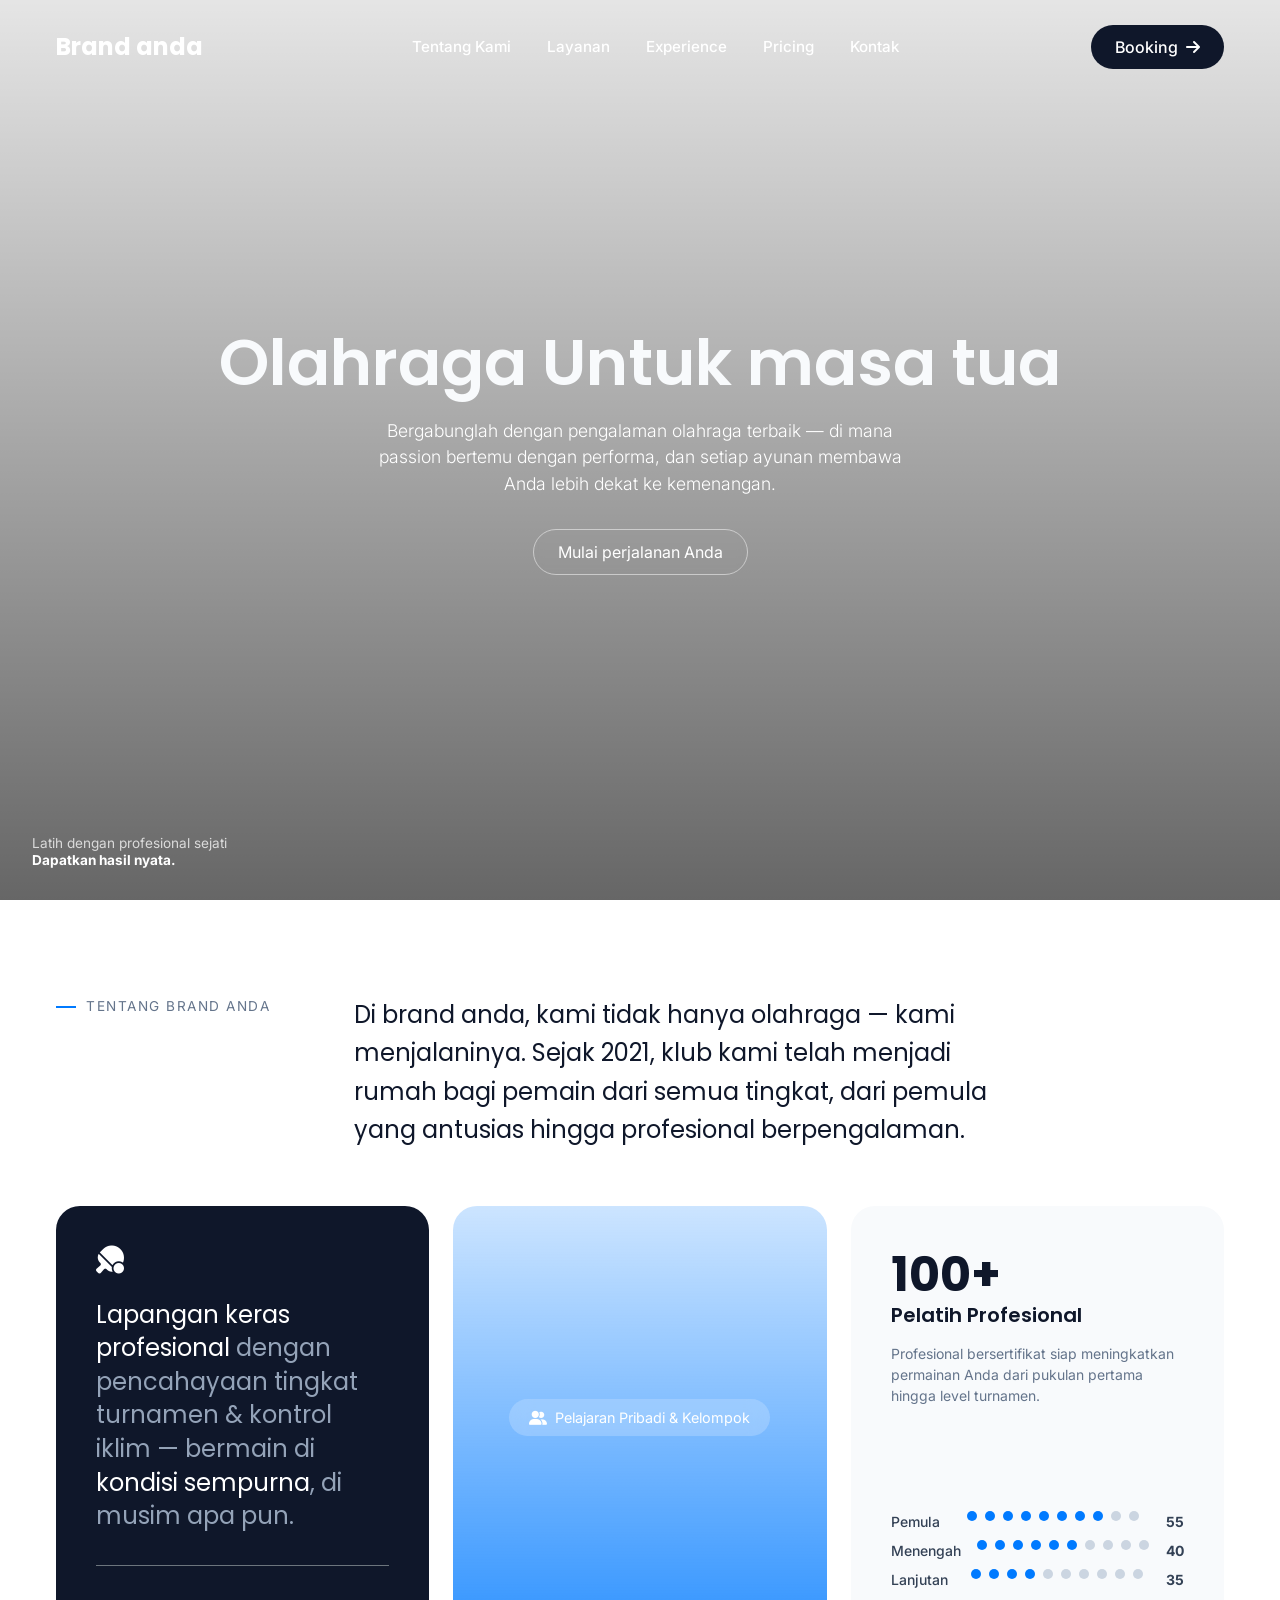
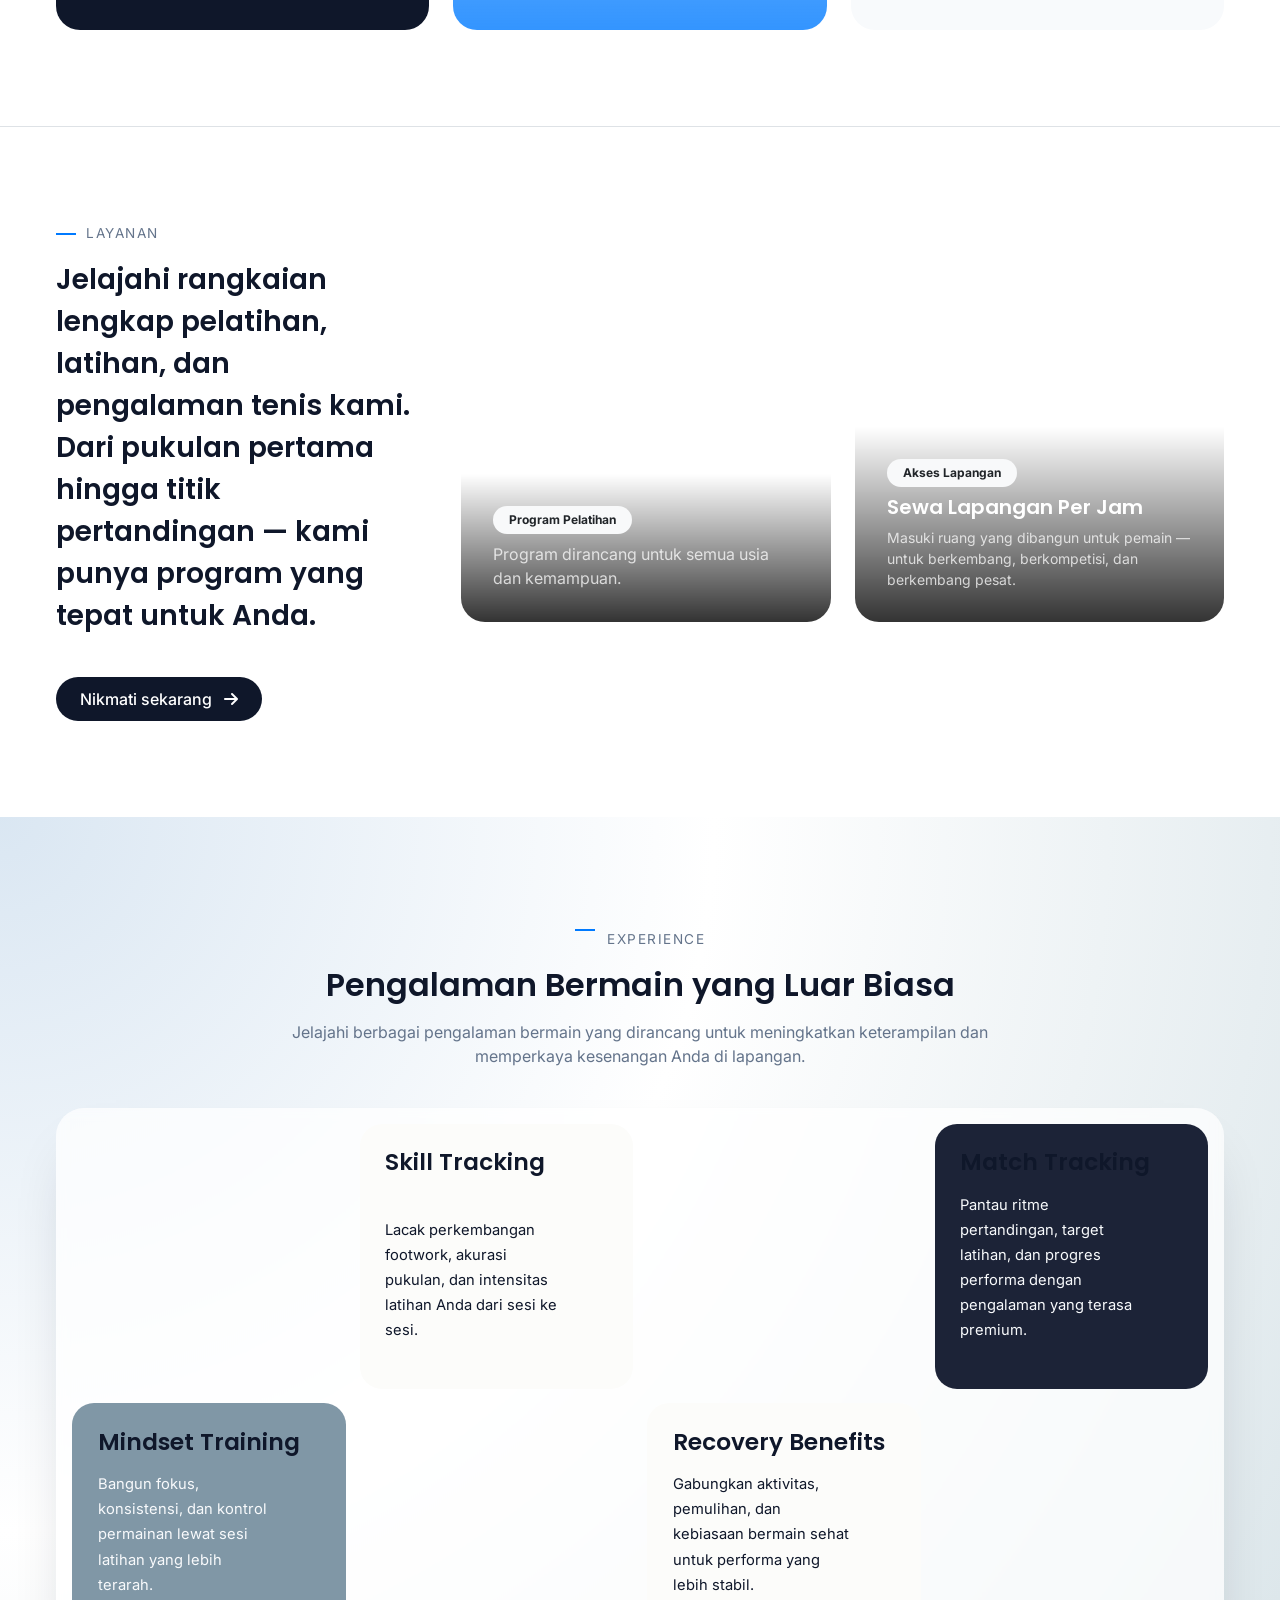
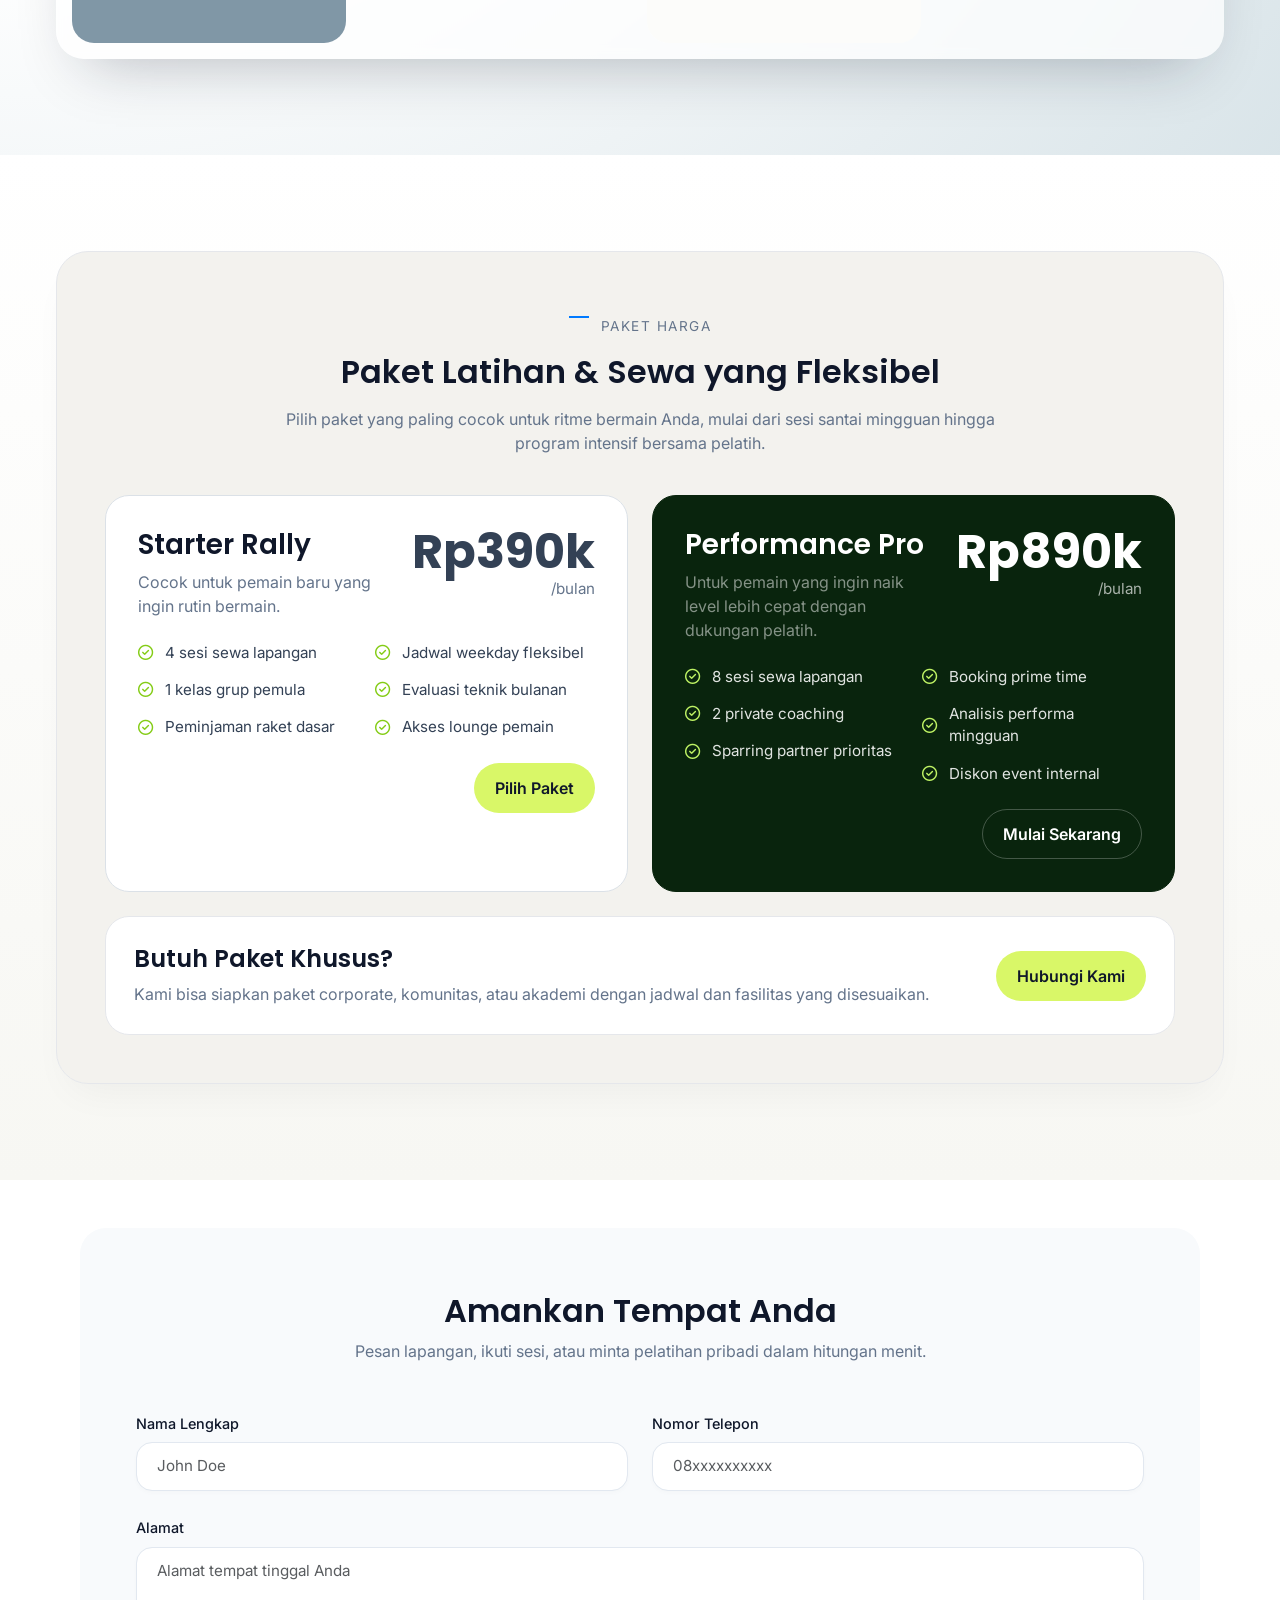
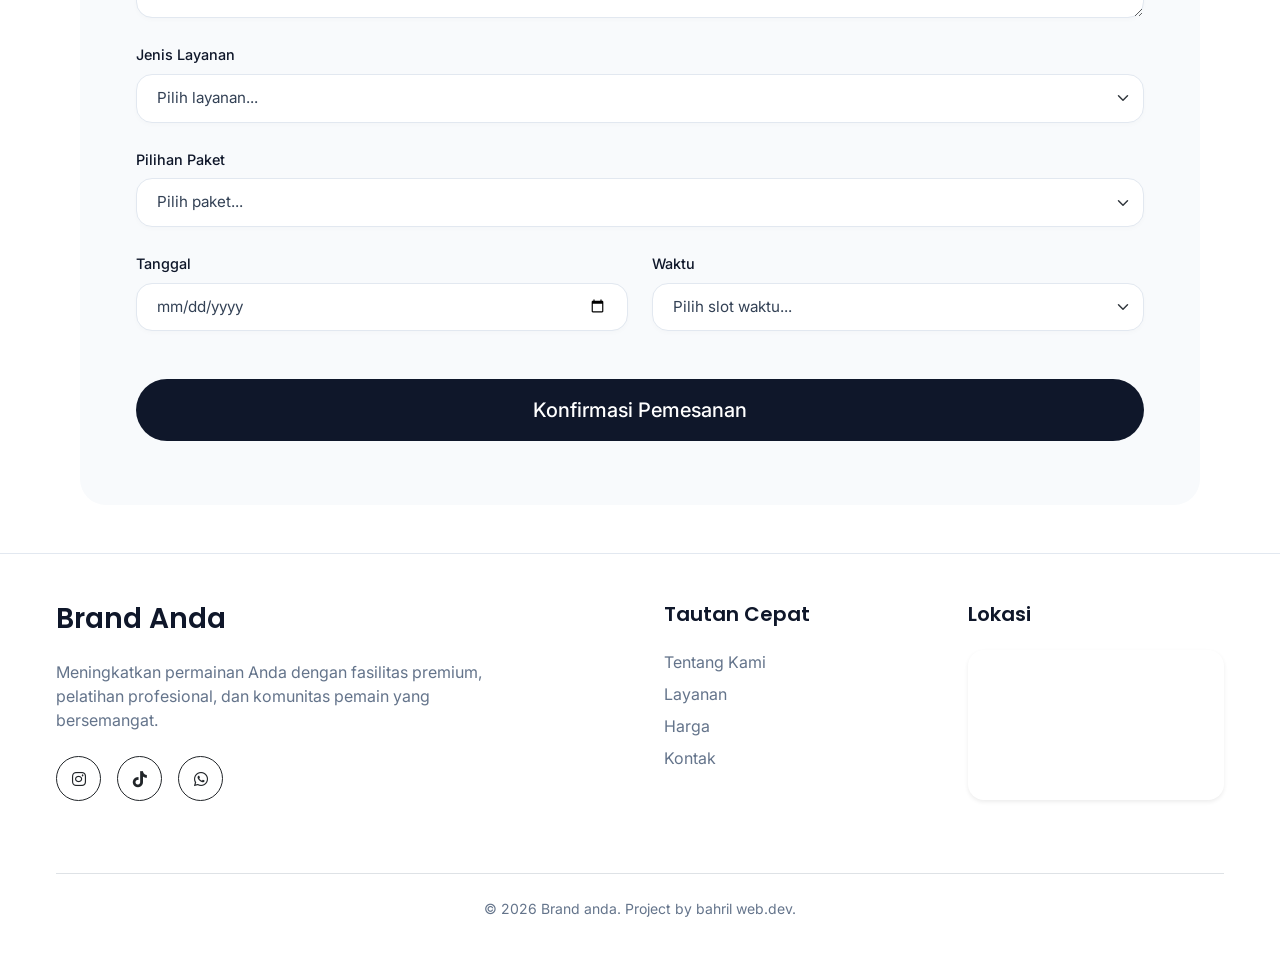
==== index.html @ 4496beb6 "Add files via upload" ====
<!DOCTYPE html>
<html lang="id">
<head>
    <meta charset="UTF-8">
    <meta name="viewport" content="width=device-width, initial-scale=1.0">
    <title>Brand anda</title>
    
    <!-- Google Fonts: Inter & Poppins -->
    <link rel="preconnect" href="https://fonts.googleapis.com">
    <link rel="preconnect" href="https://fonts.gstatic.com" crossorigin>
    <link href="https://fonts.googleapis.com/css2?family=Inter:wght@300;400;500;600&family=Poppins:wght@400;500;600;700&display=swap" rel="stylesheet">
    
    <!-- Bootstrap 5 CSS -->
    <link href="https://cdn.jsdelivr.net/npm/bootstrap@5.3.0/dist/css/bootstrap.min.css" rel="stylesheet">
    
    <!-- AOS Animation CSS -->
    <link href="https://unpkg.com/aos@2.3.1/dist/aos.css" rel="stylesheet">
    
    <!-- FontAwesome -->
    <link rel="stylesheet" href="https://cdnjs.cloudflare.com/ajax/libs/font-awesome/6.4.0/css/all.min.css">

    <!-- Custom CSS -->
     <link rel="stylesheet" href="./CSS/styles.css">   

</head>
<body>

    <!-- NAVBAR -->
<nav class="navbar navbar-expand-lg w-100">
    <div class="container-fluid px-2 px-md-3 px-lg-4">
        <a class="navbar-brand" href="#">Brand anda</a>
        <button class="navbar-toggler border-0 shadow-none" type="button" data-bs-toggle="collapse" data-bs-target="#navbarNav">
            <span class="navbar-toggler-icon"></span>
        </button>
        <div class="collapse navbar-collapse justify-content-center" id="navbarNav">
            <ul class="navbar-nav">
                <li class="nav-item"><a class="nav-link" href="#about">Tentang Kami</a></li>
                <li class="nav-item"><a class="nav-link" href="#services">Layanan</a></li>
                <li class="nav-item"><a class="nav-link" href="#experience">Experience</a></li>
                <li class="nav-item"><a class="nav-link" href="#pricing">Pricing</a></li>
                <li class="nav-item"><a class="nav-link" href="#contact">Kontak</a></li>
            </ul>
        </div>
        <div class="d-none d-lg-block">
            <a href="#booking" class="btn btn-custom-dark">Booking<i class="fa-solid fa-arrow-right ms-2"></i></a>
        </div>
    </div>
</nav>

<!-- HERO SECTION -->
<section class="hero-section">
        <div class="hero-container" >
            <h1 class="hero-title" data-aos="fade-left">Olahraga Untuk masa tua</h1>
            <p class="hero-subtitle" data-aos="fade-right">Bergabunglah dengan pengalaman olahraga terbaik — di mana passion bertemu dengan performa, dan setiap ayunan membawa Anda lebih dekat ke kemenangan.</p>
            <a href="#booking" class="btn btn-custom-outline" data-aos="fade-up">Mulai perjalanan Anda</a>
            
            <div class="hero-avatars d-none d-md-flex">
                <div class="d-flex flex-column text-start me-3" style="line-height: 1.2;" data-aos="fade-left">
                    <span class="text-white opacity-75">Latih dengan profesional sejati</span>
                    <span class="fw-bold">Dapatkan hasil nyata.</span>
                </div>
                
            </div>
        </div>
    </section>

<!-- ABOUT SECTION -->
<section id="about" class="section-padding">
    <div class="container-fluid px-2 px-md-3 px-lg-4">
        <div class="row mb-5" data-aos="fade-up">
                <div class="col-lg-3">
                    <span class="section-label">Tentang brand anda</span>
                </div>
                <div class="col-lg-7">
                    <h4 class="fw-normal" style="line-height: 1.6;">Di brand anda, kami tidak hanya olahraga — kami menjalaninya. Sejak 2021, klub kami telah menjadi rumah bagi pemain dari semua tingkat, dari pemula yang antusias hingga profesional berpengalaman.</h4>
                </div>
            </div>

            <div class="row g-4">
                <!-- Card 1 -->
                <div class="col-lg-4 col-md-6" data-aos="fade-up" data-aos-delay="100">
                    <div class="feature-card card-dark">
                        <div>
                            <i class="fa-solid fa-table-tennis-paddle-ball fs-3 mb-4"></i>
                            <h3>Lapangan keras profesional <span class="highlight">dengan pencahayaan tingkat turnamen & kontrol iklim — bermain di </span>kondisi sempurna<span class="highlight">, di musim apa pun.</span></h3>
                        </div>
                        <div class="d-flex align-items-center mt-4 pt-4 border-top border-secondary">
                            
                            
                        </div>
                    </div>
                </div>
                <!-- Card 2 -->
                <div class="col-lg-4 col-md-12" data-aos="fade-up" data-aos-delay="200">
                    <div class="feature-card card-blue">
                        <span class="card-blue-badge"><i class="fa-solid fa-user-group me-2"></i>Pelajaran Pribadi & Kelompok</span>
                    </div>
                </div>
                <!-- Card 3 -->
                <div class="col-lg-4 col-md-12" data-aos="fade-up" data-aos-delay="300">
                    <div class="feature-card card-light shadow-soft">
                        <div>
                            <h2 class="display-5 fw-bold mb-0">100+</h2>
                            <h5 class="mb-3">Pelatih Profesional</h5>
                            <p class="text-muted-custom small mb-4">Profesional bersertifikat siap meningkatkan permainan Anda dari pukulan pertama hingga level turnamen.</p>
                        </div>
                        <div>
                            <div class="d-flex justify-content-between align-items-center mb-2">
                                <span class="small fw-medium">Pemula</span>
                                <div class="level-dots">
                                    <div class="dot active"></div><div class="dot active"></div><div class="dot active"></div><div class="dot active"></div><div class="dot active"></div><div class="dot active"></div><div class="dot active"></div><div class="dot active"></div><div class="dot"></div><div class="dot"></div>
                                </div>
                                <span class="small fw-bold">55</span>
                            </div>
                            <div class="d-flex justify-content-between align-items-center mb-2">
                                <span class="small fw-medium">Menengah</span>
                                <div class="level-dots">
                                    <div class="dot active"></div><div class="dot active"></div><div class="dot active"></div><div class="dot active"></div><div class="dot active"></div><div class="dot active"></div><div class="dot"></div><div class="dot"></div><div class="dot"></div><div class="dot"></div>
                                </div>
                                <span class="small fw-bold">40</span>
                            </div>
                            <div class="d-flex justify-content-between align-items-center">
                                <span class="small fw-medium">Lanjutan</span>
                                <div class="level-dots">
                                    <div class="dot active"></div><div class="dot active"></div><div class="dot active"></div><div class="dot active"></div><div class="dot"></div><div class="dot"></div><div class="dot"></div><div class="dot"></div><div class="dot"></div><div class="dot"></div>
                                </div>
                                <span class="small fw-bold">35</span>
                            </div>
                        </div>
                    </div>
                </div>
            </div>
        </div>
    </section>

    <!-- STATS SECTION -->
    
    <!-- SERVICES SECTION -->
    <section id="services" class="section-padding border-top">
        <div class="container-fluid px-2 px-md-3 px-lg-4">
            
            <div class="row align-items-center g-5">
                <div class="col-lg-4" data-aos="fade-right">
                    <span class="section-label">Layanan</span>
                    <h3 class="mb-4" style="line-height: 1.5;">Jelajahi rangkaian lengkap pelatihan, latihan, dan pengalaman tenis kami. Dari pukulan pertama hingga titik pertandingan — kami punya program yang tepat untuk Anda.</h3>
                    <a href="#booking" class="btn btn-custom-dark mt-3">Nikmati sekarang <i class="fa-solid fa-arrow-right ms-2"></i></a>
                </div>
                <div class="col-lg-8">
                    <div class="row g-4">
                        <div class="col-md-6" data-aos="fade-up" data-aos-delay="100">
                            <div class="service-img-card" style="background-image: url('https://plus.unsplash.com/premium_photo-1709246450911-b2c533ff474e?q=80&w=1333&auto=format&fit=crop&ixlib=rb-4.1.0&ixid=M3wxMjA3fDB8MHxwaG90by1wYWdlfHx8fGVufDB8fHx8fA%3D%3D');">
                                <div class="overlay">
                                    <span class="badge bg-light text-dark mb-2 rounded-pill px-3 py-2">Program Pelatihan</span>
                                    <p class="mb-0 text-white opacity-75">Program dirancang untuk semua usia dan kemampuan.</p>
                                </div>
                            </div>
                        </div>
                        <div class="col-md-6" data-aos="fade-up" data-aos-delay="200">
                            <div class="service-img-card" style="background-image: url('https://images.unsplash.com/photo-1554068865-24cecd4e34b8?ixlib=rb-4.0.3&auto=format&fit=crop&w=800&q=80');">
                                <div class="overlay">
                                    <span class="badge bg-light text-dark mb-2 rounded-pill px-3 py-2">Akses Lapangan</span>
                                    <h5 class="text-white mb-2">Sewa Lapangan Per Jam</h5>
                                    <p class="mb-0 text-white opacity-75 small">Masuki ruang yang dibangun untuk pemain — untuk berkembang, berkompetisi, dan berkembang pesat.</p>
                                </div>
                            </div>
                        </div>
                    </div>
                </div>
            </div>
        </div>
    </section>

    <section id="experience" class="section-padding experience-grid-section">
        <div class="container-fluid px-2 px-md-3 px-lg-4">
            <div class="pricing-showcase-header text-center">
                    <span class="section-label justify-content-center d-inline-flex">Experience</span>
                    <h2 class="mb-3">Pengalaman Bermain yang Luar Biasa</h2>
                    <p class="text-muted-custom mb-0">Jelajahi berbagai pengalaman bermain yang dirancang untuk meningkatkan keterampilan dan memperkaya kesenangan Anda di lapangan.</p>
                </div>
            <div class="experience-grid-shell">
                <div class="experience-grid-card experience-grid-card-image" style="background-image: url('https://images.unsplash.com/photo-1517649763962-0c623066013b?auto=format&fit=crop&w=900&q=80');"></div>

                <article class="experience-grid-card experience-grid-card-text experience-grid-card-light">
                    <h3>Skill Tracking</h3>
                    <p>Lacak perkembangan footwork, akurasi pukulan, dan intensitas latihan Anda dari sesi ke sesi.</p>
                    
                </article>

                <div class="experience-grid-card experience-grid-card-image" style="background-image: url('https://images.unsplash.com/photo-1517836357463-d25dfeac3438?auto=format&fit=crop&w=900&q=80');"></div>

                <article class="experience-grid-card experience-grid-card-text experience-grid-card-dark">
                    <h3>Match Tracking</h3>
                    <p>Pantau ritme pertandingan, target latihan, dan progres performa dengan pengalaman yang terasa premium.</p>
                    
                </article>

                <article class="experience-grid-card experience-grid-card-text experience-grid-card-muted">
                    <h3>Mindset Training</h3>
                    <p>Bangun fokus, konsistensi, dan kontrol permainan lewat sesi latihan yang lebih terarah.</p>
                    
                </article>

                <div class="experience-grid-card experience-grid-card-image" style="background-image: url('https://images.unsplash.com/photo-1506126613408-eca07ce68773?auto=format&fit=crop&w=900&q=80');"></div>

                <article class="experience-grid-card experience-grid-card-text experience-grid-card-light">
                    <h3>Recovery Benefits</h3>
                    <p>Gabungkan aktivitas, pemulihan, dan kebiasaan bermain sehat untuk performa yang lebih stabil.</p>
                    
                </article>

                <div class="experience-grid-card experience-grid-card-image" style="background-image: url('https://images.unsplash.com/photo-1508215885820-4585e56135c8?auto=format&fit=crop&w=900&q=80');"></div>
            </div>
        </div>
    </section>


    <section id="pricing" class="section-padding pricing-showcase-section">
        <div class="container-fluid px-2 px-md-3 px-lg-4">
            <div class="pricing-showcase" data-aos="fade-up">
                <div class="pricing-showcase-header text-center">
                    <span class="section-label justify-content-center d-inline-flex">Paket Harga</span>
                    <h2 class="mb-3">Paket Latihan & Sewa yang Fleksibel</h2>
                    <p class="text-muted-custom mb-0">Pilih paket yang paling cocok untuk ritme bermain Anda, mulai dari sesi santai mingguan hingga program intensif bersama pelatih.</p>
                </div>

                <div class="row g-4 align-items-stretch pricing-plan-row">
                    <div class="col-lg-6" data-aos="fade-up" data-aos-delay="100">
                        <article class="pricing-plan-card pricing-plan-card-light h-100">
                            <div class="d-flex justify-content-between align-items-start gap-3 mb-4">
                                <div>
                                    <h3 class="mb-2">Starter Rally</h3>
                                    <p class="text-muted-custom mb-0">Cocok untuk pemain baru yang ingin rutin bermain.</p>
                                </div>
                                <div class="pricing-price text-end">
                                    <strong>Rp390k</strong>
                                    <span>/bulan</span>
                                </div>
                            </div>
                            <div class="row g-3">
                                <div class="col-sm-6">
                                    <ul class="pricing-feature-list">
                                        <li><i class="fa-regular fa-circle-check"></i> 4 sesi sewa lapangan</li>
                                        <li><i class="fa-regular fa-circle-check"></i> 1 kelas grup pemula</li>
                                        <li><i class="fa-regular fa-circle-check"></i> Peminjaman raket dasar</li>
                                    </ul>
                                </div>
                                <div class="col-sm-6">
                                    <ul class="pricing-feature-list">
                                        <li><i class="fa-regular fa-circle-check"></i> Jadwal weekday fleksibel</li>
                                        <li><i class="fa-regular fa-circle-check"></i> Evaluasi teknik bulanan</li>
                                        <li><i class="fa-regular fa-circle-check"></i> Akses lounge pemain</li>
                                    </ul>
                                </div>
                            </div>
                            <a href="#booking" class="btn pricing-cta-light mt-4">Pilih Paket</a>
                        </article>
                    </div>

                    <div class="col-lg-6" data-aos="fade-up" data-aos-delay="200">
                        <article class="pricing-plan-card pricing-plan-card-dark h-100">
                            <div class="d-flex justify-content-between align-items-start gap-3 mb-4">
                                <div>
                                    <h3 class="mb-2 text-white">Performance Pro</h3>
                                    <p class="mb-0 text-white-50">Untuk pemain yang ingin naik level lebih cepat dengan dukungan pelatih.</p>
                                </div>
                                <div class="pricing-price text-end">
                                    <strong>Rp890k</strong>
                                    <span>/bulan</span>
                                </div>
                            </div>
                            <div class="row g-3">
                                <div class="col-sm-6">
                                    <ul class="pricing-feature-list pricing-feature-list-dark">
                                        <li><i class="fa-regular fa-circle-check"></i> 8 sesi sewa lapangan</li>
                                        <li><i class="fa-regular fa-circle-check"></i> 2 private coaching</li>
                                        <li><i class="fa-regular fa-circle-check"></i> Sparring partner prioritas</li>
                                    </ul>
                                </div>
                                <div class="col-sm-6">
                                    <ul class="pricing-feature-list pricing-feature-list-dark">
                                        <li><i class="fa-regular fa-circle-check"></i> Booking prime time</li>
                                        <li><i class="fa-regular fa-circle-check"></i> Analisis performa mingguan</li>
                                        <li><i class="fa-regular fa-circle-check"></i> Diskon event internal</li>
                                    </ul>
                                </div>
                            </div>
                            <a href="#booking" class="btn pricing-cta-dark mt-4">Mulai Sekarang</a>
                        </article>
                    </div>
                </div>

                <div class="pricing-custom-strip" data-aos="fade-up" data-aos-delay="250">
                    <div>
                        <h4 class="mb-2">Butuh Paket Khusus?</h4>
                        <p class="text-muted-custom mb-0">Kami bisa siapkan paket corporate, komunitas, atau akademi dengan jadwal dan fasilitas yang disesuaikan.</p>
                    </div>
                    <a href="#contact" class="btn pricing-contact-btn">Hubungi Kami</a>
                </div>
            </div>
        </div>
    </section>

    <!-- BOOKING FORM SECTION -->
    <section id="booking" class="py-5">
        <div class="booking-section shadow-soft">
            <div class="container-fluid px-2 px-md-4 px-lg-4 ">
                <div class="text-center mb-5">
                <h2>Amankan Tempat Anda</h2>
                <p class="text-muted-custom">Pesan lapangan, ikuti sesi, atau minta pelatihan pribadi dalam hitungan menit.</p>
            </div>
            
            <form id="bookingForm" class="row g-4">
                <div class="col-md-6">
                    <label for="fullName">Nama Lengkap</label>
                    <input type="text" class="form-control" id="fullName" placeholder="John Doe" required>
                </div>
                <div class="col-md-6">
                    <label for="phone">Nomor Telepon</label>
                    <input type="tel" class="form-control" id="phone" placeholder="08xxxxxxxxxx" required>
                </div>
                
                <div class="col-12">
                    <label for="address">Alamat</label>
                    <textarea class="form-control" id="address" rows="2" placeholder="Alamat tempat tinggal Anda" required></textarea>
                </div>

                <div class="col-md-12">
                    <label for="serviceType">Jenis Layanan</label>
                    <select class="form-select" id="serviceType" required>
                        <option value="" disabled selected>Pilih layanan...</option>
                        <option value="Court Rental">Sewa Lapangan (Court Rental)</option>
                        <option value="Private Coaching">Pelatihan Pribadi</option>
                        <option value="Group Training">Pelatihan Kelompok</option>
                    </select>
                </div>

                <div class="col-md-12">
                    <label for="packageType">Pilihan Paket</label>
                    <select class="form-select" id="packageType" required>
                        <option value="" disabled selected>Pilih paket...</option>
                        <option value="Starter Rally">Starter Rally - Rp390k / bulan</option>
                        <option value="Performance Pro">Performance Pro - Rp890k / bulan</option>
                        <option value="Custom Plan">Custom Plan - Konsultasi kebutuhan khusus</option>
                    </select>
                </div>

                <div class="col-md-6">
                    <label for="bookingDate">Tanggal</label>
                    <!-- Using standard date input, browser will handle localization format automatically -->
                    <input type="date" class="form-control" id="bookingDate" required>
                </div>
                
                <div class="col-md-6">
                    <label for="bookingTime">Waktu</label>
                    <select class="form-select" id="bookingTime" required>
                        <option value="" disabled selected>Pilih slot waktu...</option>
                        <!-- Options generated via JS -->
                    </select>
                </div>

                <div class="col-12 text-center mt-5">
                    <button type="submit" class="btn btn-custom-dark w-100 py-3 fs-5">Konfirmasi Pemesanan</button>
                </div>
            </form>
            
            <!-- Warning Alert untuk Hari Libur (Hidden by default) -->
            <div id="holidayAlert" class="alert alert-warning mt-4 d-none" role="alert">
                <i class="fa-solid fa-triangle-exclamation me-2"></i> 
                <strong>Kami Libur pada Hari Minggu!</strong> Silakan pilih hari lain untuk melakukan pemesanan.
            </div>
            </div>
        </div>

        <!-- Toast Container -->
        <div class="toast-container position-fixed top-0 end-0 p-3" style="z-index: 11">
            <div id="toastNotification" class="toast" role="alert" aria-live="assertive" aria-atomic="true">
                <div class="toast-header">
                    <i id="toastIcon" class="fa-solid fa-check-circle me-2"></i>
                    <strong class="me-auto" id="toastTitle">Notifikasi</strong>
                    <button type="button" class="btn-close" data-bs-dismiss="toast" aria-label="Close"></button>
                </div>
                <div class="toast-body" id="toastMessage">
                    Pesan akan ditampilkan di sini
                </div>
            </div>
        </div>
    </section>


    <!-- CONTACT & FOOTER -->
    <footer id="contact">
        <div class="container-fluid px-2 px-md-3 px-lg-4">
            <div class="row g-5 mb-5">
                <div class="col-lg-5">
                    <h3 class="mb-4">Brand Anda</h3>
                    <p class="text-muted-custom mb-4">Meningkatkan permainan Anda dengan fasilitas premium, pelatihan profesional, dan komunitas pemain yang bersemangat.</p>
                    <div class="d-flex gap-3 mb-4">
                        <a href="#" class="btn btn-outline-dark rounded-circle" style="width: 45px; height: 45px; display: flex; align-items: center; justify-content: center;"><i class="fa-brands fa-instagram"></i></a>
                        <a href="#" class="btn btn-outline-dark rounded-circle" style="width: 45px; height: 45px; display: flex; align-items: center; justify-content: center;"><i class="fa-brands fa-tiktok"></i></a>
                        <a href="#" class="btn btn-outline-dark rounded-circle" style="width: 45px; height: 45px; display: flex; align-items: center; justify-content: center;"><i class="fa-brands fa-whatsapp"></i></a>
                    </div>
                </div>
                <div class="col-lg-3 offset-lg-1">
                    <h5 class="mb-4">Tautan Cepat</h5>
                    <ul class="list-unstyled d-flex flex-column gap-2">
                        <li><a href="#about" class="text-decoration-none text-muted-custom">Tentang Kami</a></li>
                        <li><a href="#services" class="text-decoration-none text-muted-custom">Layanan</a></li>
                        <li><a href="#pricing" class="text-decoration-none text-muted-custom">Harga</a></li>
                        <li><a href="#contact" class="text-decoration-none text-muted-custom">Kontak</a></li>
                    </ul>
                </div>
                <div class="col-lg-3">
                    <h5 class="mb-4">Lokasi</h5>
                    <div class="rounded-lg overflow-hidden shadow-sm" style="height: 150px; border-radius: var(--radius-lg);">
                        <!-- Placeholder Maps -->
                        <iframe src="https://www.google.com/maps/embed?pb=!1m18!1m12!1m3!1d126920.24089408665!2d106.74488975931215!3d-6.229746522304859!2m3!1f0!2f0!3f0!3m2!1i1024!2i768!4f13.1!3m3!1m2!1s0x2e69f3e945e34b9d%3A0x100c5e82dd4b820!2sJakarta%2C%20Daerah%20Khusus%20Ibukota%20Jakarta!5e0!3m2!1sid!2sid!4v1689666060000!5m2!1sid!2sid" width="100%" height="100%" style="border:0;" allowfullscreen="" loading="lazy" referrerpolicy="no-referrer-when-downgrade"></iframe>
                    </div>
                </div>
            </div>
            <div class="text-center pt-4 border-top">
                <p class="text-muted-custom small mb-0">&copy; 2026 Brand anda. Project by bahril web.dev.</p>
            </div>
        </div>
    </footer>

<!-- Bootstrap JS -->
<script src="https://cdn.jsdelivr.net/npm/bootstrap@5.3.0/dist/js/bootstrap.bundle.min.js"></script>

<!-- AOS Animation JS -->
<script src="https://unpkg.com/aos@2.3.1/dist/aos.js"></script>

<!-- Custom JS -->
<script src="./JS/script.js"></script>

</body>
</html>
---- CSS/styles.css ----
:root {
            --font-heading: 'Poppins', sans-serif;
            --font-body: 'Inter', sans-serif;
            --primary-dark: #0f172a;
            --primary-blue: #007aff;
            --soft-blue: #e0f2fe;
            --light-gray: #f8fafc;
            --text-muted: #64748b;
            --radius-xl: 24px;
            --radius-lg: 16px;
            --shadow-soft: 0 20px 40px -15px rgba(0,0,0,0.05);
            --shadow-hover: 0 25px 50px -12px rgba(0,0,0,0.15);
        }

        body {
            font-family: var(--font-body);
            background-color: #ffffff;
            color: #334155;
            padding: 0;
            margin: 0;
            overflow-x: hidden;
        }

        h1, h2, h3, h4, h5, h6 {
            font-family: var(--font-heading);
            color: var(--primary-dark);
            font-weight: 600;
        }
        section{
            padding:80px;
        }

        /* Utilitas tipografi */
        .text-muted-custom { color: var(--text-muted); }

        /* Bilah Navigasi */
        .navbar {
            padding: 0.6rem 1rem;
            background: transparent;
            
            z-index: 1000;
            position: fixed;
            top: 0;
            left: 0;
            right: 0;
            transition: all 0.4s ease;
        }
        .navbar.navbar-scrolled {
            background: rgba(255, 255, 255, 0.95);
            backdrop-filter: blur(10px);
            box-shadow: 0 2px 10px rgba(0, 0, 0, 0.05);
        }
        .navbar-brand {
            font-family: var(--font-heading);
            font-weight: 700;
            font-size: clamp(1rem, 2.5vw, 1.5rem);
            color: var(--primary-dark);
            transition: color 0.3s ease;
        }
        .navbar:not(.navbar-scrolled) .navbar-brand {
            color: white;
        }
        .nav-link {
            color: #475569;
            font-weight: 500;
            margin: 0 clamp(5px, 1vw, 10px);
            transition: color 0.3s ease;
            font-size: 0.95rem;
        }
        .navbar:not(.navbar-scrolled) .nav-link {
            color: white;
        }
        .nav-link:hover { color: var(--primary-dark); }
        .navbar:not(.navbar-scrolled) .nav-link:hover {
            color: rgba(255, 255, 255, 0.8);
        }
        .navbar-toggler {
            color: var(--primary-dark);
        }
        .navbar-toggler-icon {
            background-image: url("data:image/svg+xml,%3csvg xmlns='http://www.w3.org/2000/svg' viewBox='0 0 30 30'%3e%3cpath stroke='rgba%2815, 23, 42, 0.9%29' stroke-linecap='round' stroke-miterlimit='10' stroke-width='2' d='M4 7h22M4 15h22M4 23h22'/%3e%3c/svg%3e");
        }
        .navbar:not(.navbar-scrolled) .navbar-toggler {
            color: white;
        }
        .navbar:not(.navbar-scrolled) .navbar-toggler-icon {
            background-image: url("data:image/svg+xml,%3csvg xmlns='http://www.w3.org/2000/svg' viewBox='0 0 30 30'%3e%3cpath stroke='rgba%28255, 255, 255, 0.95%29' stroke-linecap='round' stroke-miterlimit='10' stroke-width='2' d='M4 7h22M4 15h22M4 23h22'/%3e%3c/svg%3e");
        }

        /* Buttons */
        .btn-custom-dark {
            background-color: var(--primary-dark);
            color: white;
            border-radius: 50px;
            padding: 10px 24px;
            font-weight: 500;
            transition: all 0.3s ease;
            border: none;
        }
        .btn-custom-dark:hover {
            background-color: #1e293b;
            transform: translateY(-2px);
            box-shadow: 0 10px 20px rgba(15, 23, 42, 0.2);
            color: white;
        }
        .btn-custom-outline {
            background-color: transparent;
            color: white;
            border: 1px solid rgba(255,255,255,0.5);
            border-radius: 50px;
            padding: 10px 24px;
            backdrop-filter: blur(5px);
            transition: all 0.3s;
        }
        .btn-custom-outline:hover {
            background-color: white;
            color: var(--primary-dark);
        }

        /* Toast Notification */
        .toast-container {
            top: 20px !important;
            right: 20px !important;
        }
        
        .toast {
            background-color: #fff;
            border: none;
            border-radius: var(--radius-lg);
            box-shadow: 0 10px 30px rgba(0, 0, 0, 0.15);
            min-width: 300px;
        }
        
        .toast.bg-success,
        .toast.bg-danger,
        .toast.bg-warning,
        .toast.bg-info {
            color: white;
        }
        
        .toast-header {
            background-color: transparent;
            border-bottom: none;
            font-weight: 600;
            padding: 0.75rem 1rem;
        }
        
        .toast-header .btn-close {
            opacity: 0.5;
        }
        
        .toast-body {
            padding: 0.75rem 1rem;
            font-size: 0.95rem;
        }

        /* Hero Section */
        .hero-section {
            width: 100%;
            height: 100vh;
            position: relative;
            margin: 0;
            padding: 0;
            overflow: hidden;
        }
        .hero-container {
            position: absolute;
            inset: 0;
            background: linear-gradient(to bottom, rgba(0,0,0,0.1), rgba(0,0,0,0.6)), url('https://plus.unsplash.com/premium_photo-1768468158548-7ee090d1c889?q=80&w=1170&auto=format&fit=crop&ixlib=rb-4.1.0&ixid=M3wxMjA3fDB8MHxwaG90by1wYWdlfHx8fGVufDB8fHx8fA%3D%3D') center/cover;
            display: flex;
            flex-direction: column;
            justify-content: center;
            align-items: center;
            text-align: center;
            color: white;
            padding: clamp(2rem, 4vw, 4rem) clamp(1rem, 5vw, 2rem);
            overflow: hidden;
        }
        .hero-title {
            font-size: clamp(2.5rem, 5vw, 4rem);
            line-height: 1.2;
            margin-bottom: 1rem;
            color: var(--light-gray);
        }
        .hero-subtitle {
            font-size: clamp(0.95rem, 2.5vw, 1.1rem);
            font-weight: 300;
            opacity: 0.9;
            max-width: 600px;
            margin: 0 auto 2rem;
            padding: 0 1rem;
        }
        
        /* Avatars overlay */
        .hero-avatars {
            position: absolute;
            bottom: clamp(1rem, 4vw, 2rem);
            left: clamp(1rem, 4vw, 2rem);
            display: flex;
            align-items: center;
            gap: clamp(10px, 2vw, 15px);
            font-size: clamp(0.75rem, 1.5vw, 0.85rem);
        }
        .avatar-group img {
            width: clamp(30px, 6vw, 40px);
            height: clamp(30px, 6vw, 40px);
            border-radius: 50%;
            border: 2px solid white;
            margin-left: -15px;
        }
        .avatar-group img:first-child { margin-left: 0; }

        /* General Section padding */
        .section-padding { 
            padding: clamp(3rem, 8vw, 6rem) clamp(1rem, 5vw, 2rem); 
            width: 100%;
        }
        
        /* Sections */
        section {
            width: 100%;
        }

        /* About / Feature Cards */
        .feature-card {
            border-radius: var(--radius-xl);
            padding: 2.5rem;
            height: 100%;
            display: flex;
            flex-direction: column;
            justify-content: space-between;
            transition: all 0.4s ease;
            position: relative;
            overflow: hidden;
        }
        .feature-card:hover { transform: translateY(-5px); box-shadow: var(--shadow-hover); }
        
        .card-dark {
            background-color: var(--primary-dark);
            color: white;
        }
        .card-dark h3 { color: white; font-weight: 400; line-height: 1.4; font-size: 1.5rem; }
        .card-dark .highlight { color: #94a3b8; }
        
        .card-blue {
            background: linear-gradient(to top, rgba(0,122,255,0.8), rgba(0,122,255,0.2)), url('https://images.unsplash.com/photo-1595435934249-5df7ed86e1c0?ixlib=rb-4.0.3&auto=format&fit=crop&w=800&q=80') center/cover;
            color: white;
            align-items: center;
            justify-content: center;
            text-align: center;
        }
        .card-blue-badge {
            background: rgba(255,255,255,0.2);
            backdrop-filter: blur(10px);
            padding: 8px 20px;
            border-radius: 30px;
            font-size: 0.9rem;
        }

        .card-light {
            background-color: var(--light-gray);
        }
        .level-dots { display: flex; align-items: center; gap: 8px; margin-bottom: 10px; }
        .dot { width: 10px; height: 10px; border-radius: 50%; background-color: #cbd5e1; }
        .dot.active { background-color: var(--primary-blue); }

        .stat-item h2 { 
            font-size: clamp(1.75rem, 5vw, 2.5rem); 
            color: var(--primary-dark); 
            margin-bottom: 0.5rem; 
        }
        .stat-item p { 
            color: var(--text-muted); 
            font-size: clamp(0.8rem, 1.5vw, 0.9rem); 
            text-transform: uppercase; 
            letter-spacing: 1px; 
        }

        /* Services Section */
        .service-img-card {
            border-radius: var(--radius-xl);
            height: clamp(250px, 50vw, 300px);
            background-size: cover;
            background-position: center;
            position: relative;
            overflow: hidden;
            transition: all 0.4s ease;
        }
        .service-img-card:hover { transform: scale(1.02); box-shadow: var(--shadow-hover); }
        .service-img-card .overlay {
            position: absolute;
            bottom: 0; left: 0; right: 0;
            padding: clamp(1rem, 3vw, 2rem);
            background: linear-gradient(to top, rgba(0,0,0,0.8), transparent);
            color: white;
            font-size: clamp(0.85rem, 2vw, 1rem);
        }

        /* Pricing Showcase */
        .pricing-showcase-section {
            background: linear-gradient(180deg, #ffffff 0%, #f7f7f3 100%);
        }
        .pricing-showcase {
            background-color: #f3f2ee;
            border: 1px solid #e5e7eb;
            border-radius: 32px;
            padding: clamp(1.5rem, 4vw, 3rem);
            box-shadow: var(--shadow-soft);
        }
        .pricing-showcase-header {
            max-width: 760px;
            margin: 0 auto 2.5rem;
        }
        .pricing-showcase-header .section-label::before {
            margin-right: 0.75rem;
        }
        .pricing-plan-card {
            border-radius: 24px;
            padding: clamp(1.5rem, 3vw, 2rem);
            display: flex;
            flex-direction: column;
            border: 1px solid #dbe1e7;
        }
        .pricing-plan-card-light {
            background: #ffffff;
        }
        .pricing-plan-card-dark {
            background: #09240d;
            border-color: #09240d;
            color: white;
        }
        .pricing-price strong {
            display: block;
            font-family: var(--font-heading);
            font-size: clamp(2rem, 5vw, 3rem);
            line-height: 1;
            color: inherit;
        }
        .pricing-price span {
            font-size: 0.95rem;
            color: var(--text-muted);
        }
        .pricing-plan-card-dark .pricing-price span {
            color: rgba(255,255,255,0.65);
        }
        .pricing-feature-list {
            list-style: none;
            padding: 0;
            margin: 0;
            display: grid;
            gap: 0.9rem;
            color: #334155;
        }
        .pricing-feature-list li {
            display: flex;
            align-items: center;
            gap: 0.75rem;
            font-size: 0.95rem;
        }
        .pricing-feature-list i {
            color: #84cc16;
            font-size: 0.95rem;
        }
        .pricing-feature-list-dark {
            color: rgba(255,255,255,0.88);
        }
        .pricing-feature-list-dark i {
            color: #bef264;
        }
        .pricing-cta-light,
        .pricing-cta-dark,
        .pricing-contact-btn {
            width: fit-content;
            border-radius: 999px;
            padding: 0.75rem 1.25rem;
            font-weight: 600;
        }
        .pricing-cta-light {
            margin-left: auto;
            background: #d9f768;
            color: #0f172a;
        }
        .pricing-cta-dark {
            margin-left: auto;
            background: transparent;
            color: #ffffff;
            border: 1px solid rgba(255,255,255,0.24);
        }
        .pricing-contact-btn {
            background: #d9f768;
            color: #0f172a;
            white-space: nowrap;
        }
        .pricing-cta-light:hover,
        .pricing-contact-btn:hover {
            background: #c4eb3d;
            color: #0f172a;
        }
        .pricing-cta-dark:hover {
            background: rgba(255,255,255,0.1);
            color: #ffffff;
        }
        .pricing-custom-strip {
            margin-top: 1.5rem;
            background: #ffffff;
            border: 1px solid #e5e7eb;
            border-radius: 24px;
            padding: clamp(1.25rem, 3vw, 1.75rem);
            display: flex;
            align-items: center;
            justify-content: space-between;
            gap: 1rem;
        }

        /* Experience Grid */
        .experience-grid-section {
            background: radial-gradient(circle at top left, rgba(214, 228, 241, 0.9), rgba(255, 255, 255, 0.88) 45%, rgba(214, 226, 231, 0.92) 100%);
        }
        .experience-grid-shell {
            display: grid;
            grid-template-columns: repeat(4, minmax(0, 1fr));
            gap: 14px;
            padding: 1rem;
            border-radius: 28px;
            background: rgba(255,255,255,0.72);
            box-shadow: 0 30px 60px -30px rgba(15, 23, 42, 0.3);
            backdrop-filter: blur(6px);
        }
        .experience-grid-card {
            min-height: 240px;
            border-radius: 22px;
            overflow: hidden;
        }
        .experience-grid-card-image {
            background-size: cover;
            background-position: center;
        }
        .experience-grid-card-text {
            padding: 1.6rem;
            display: flex;
            flex-direction: column;
            justify-content: space-between;
        }
        .experience-grid-card-text h3 {
            font-size: clamp(1.1rem, 2vw, 1.45rem);
            line-height: 1.2;
            margin-bottom: 1rem;
        }
        .experience-grid-card-text p {
            font-size: 0.92rem;
            line-height: 1.7;
            margin-bottom: 1.25rem;
            max-width: 20ch;
        }
        .experience-grid-card-text a {
            font-size: 0.82rem;
            font-weight: 600;
            text-decoration: underline;
            text-underline-offset: 4px;
            color: inherit;
        }
        .experience-grid-card-light {
            background: #fcfcfa;
            color: #0f172a;
        }
        .experience-grid-card-dark {
            background: #1c2337;
            color: #f8fafc;
        }
        .experience-grid-card-muted {
            background: #8097a6;
            color: #f8fafc;
        }

        /* Booking Form */
        .booking-section {
            background-color: var(--light-gray);
            border-radius: 26px;
            padding: clamp(2rem, 5vw, 4rem) clamp(1rem, 5vw, 2rem);
            margin: 0;
            width: 100%;
        }
        .form-control, .form-select {
            background-color: white;
            border: 1px solid #e2e8f0;
            padding: clamp(10px, 2vw, 12px) clamp(15px, 3vw, 20px);
            border-radius: var(--radius-lg);
            font-size: clamp(0.85rem, 1.5vw, 0.95rem);
            color: #334155;
            transition: all 0.3s;
            box-shadow: 0 2px 5px rgba(0,0,0,0.02);
        }
        .form-control:focus, .form-select:focus {
            border-color: var(--primary-blue);
            box-shadow: 0 0 0 4px rgba(0, 122, 255, 0.1);
        }
        label { 
            font-weight: 500; 
            font-size: clamp(0.8rem, 1.5vw, 0.9rem); 
            margin-bottom: 8px; 
            color: var(--primary-dark); 
        }

        /* Footer */
        footer {
            background-color: white;
            border-top: 1px solid #e2e8f0;
            padding: clamp(2rem, 5vw, 3rem) clamp(1rem, 5vw, 2rem);
        }
        
        /* Custom Utilities */
        .section-label {
            font-size: clamp(0.7rem, 1.5vw, 0.85rem);
            text-transform: uppercase;
            letter-spacing: 1.5px;
            color: var(--text-muted);
            margin-bottom: 1rem;
            display: block;
        }
        .section-label::before {
            content: '';
            display: inline-block;
            width: 20px;
            height: 2px;
            background-color: var(--primary-blue);
            margin-right: 10px;
            vertical-align: middle;
        }
        
        
        /* Responsive adjustments */
        /* Mobile (< 576px) */
        @media (max-width: 575px) {
            html {
                font-size: 14px;
            }
            
            .navbar {
                padding: 1rem 1rem;
            }
            
            .navbar-brand {
                font-size: 1.2rem;
            }
            
            .btn-custom-dark,
            .btn-custom-outline {
                padding: 8px 16px;
                font-size: 0.9rem;
            }
            
            .hero-section {
                height: auto;
                min-height: 100vh;
            }
            
            .hero-title {
                font-size: clamp(1.75rem, 5vw, 2.5rem);
                line-height: 1.3;
            }
            
            .hero-avatars {
                display: none !important;
            }
            
            .feature-card {
                padding: 1.5rem;
                border-radius: var(--radius-lg);
            }
            
            .card-dark h3 {
                font-size: 1.1rem;
            }
            
            .section-padding {
                padding: 2rem 1rem;
            }
            
            .booking-section {
                padding: 2rem 1rem;
            }

            #booking{
                padding: 0 1.5rem;
            }
            
            .service-img-card {
                height: 200px;
            }

            .pricing-showcase {
                border-radius: 24px;
                padding: 1.25rem;
            }

            .experience-grid-shell {
                grid-template-columns: 1fr;
                padding: 0.75rem;
            }

            .experience-grid-card {
                min-height: 220px;
            }

            .pricing-plan-card,
            .pricing-custom-strip {
                border-radius: 20px;
            }

            .pricing-custom-strip {
                flex-direction: column;
                align-items: flex-start;
            }

            .pricing-cta-light,
            .pricing-cta-dark,
            .pricing-contact-btn {
                width: 100%;
                text-align: center;
            }
            
            h2 {
                font-size: clamp(1.5rem, 4vw, 2rem);
            }
            
            h3 {
                font-size: clamp(1.1rem, 3vw, 1.5rem);
            }
            
            h4 {
                font-size: clamp(1rem, 2.5vw, 1.25rem);
            }
        }
        
        /* Tablet (576px - 992px) */
        @media (min-width: 576px) and (max-width: 992px) {
            .hero-avatars {
                display: none !important;
            }
            
            .section-padding {
                padding: 4rem 1.5rem;
            }
            
            .booking-section {
                padding: 3rem 1.5rem;
            }

            #booking{
                padding: 0 1.5rem;
            }
            
            .feature-card {
                padding: 2rem;
            }
            
            .service-img-card {
                height: 250px;
            }

            .experience-grid-shell {
                grid-template-columns: repeat(2, minmax(0, 1fr));
            }

            .pricing-custom-strip {
                flex-direction: column;
                align-items: flex-start;
            }
        }
        
        /* Landscape Mobile (576px - 768px in landscape) */
        @media (max-width: 768px) and (max-height: 500px) {
            .hero-section {
                height: auto;
                min-height: auto;
            }

            #booking{
                padding: 0 1.5rem;
            }
            
            .hero-container {
                padding: 2rem 1rem;
            }
            
            .hero-title {
                font-size: 1.5rem;
                margin-bottom: 0.5rem;
            }
            
            .hero-subtitle {
                font-size: 0.9rem;
                margin: 0 auto 1rem;
            }
            
            .btn-custom-outline {
                padding: 8px 16px;
                font-size: 0.85rem;
            }
        }
        
        /* Desktop (> 992px) */
        @media (min-width: 993px) {
            .navbar {
                padding: 1.5rem 2rem;
            }
            
            .section-padding {
                padding: 6rem 2rem;
            }
            
            .feature-card:hover {
                transform: translateY(-5px);
            }
        }
        
        /* Large Desktop (> 1200px) */
        @media (min-width: 1200px) {
            .container-fluid.px-lg-4 {
                padding-left: 2rem;
                padding-right: 2rem;
            }

               
        }
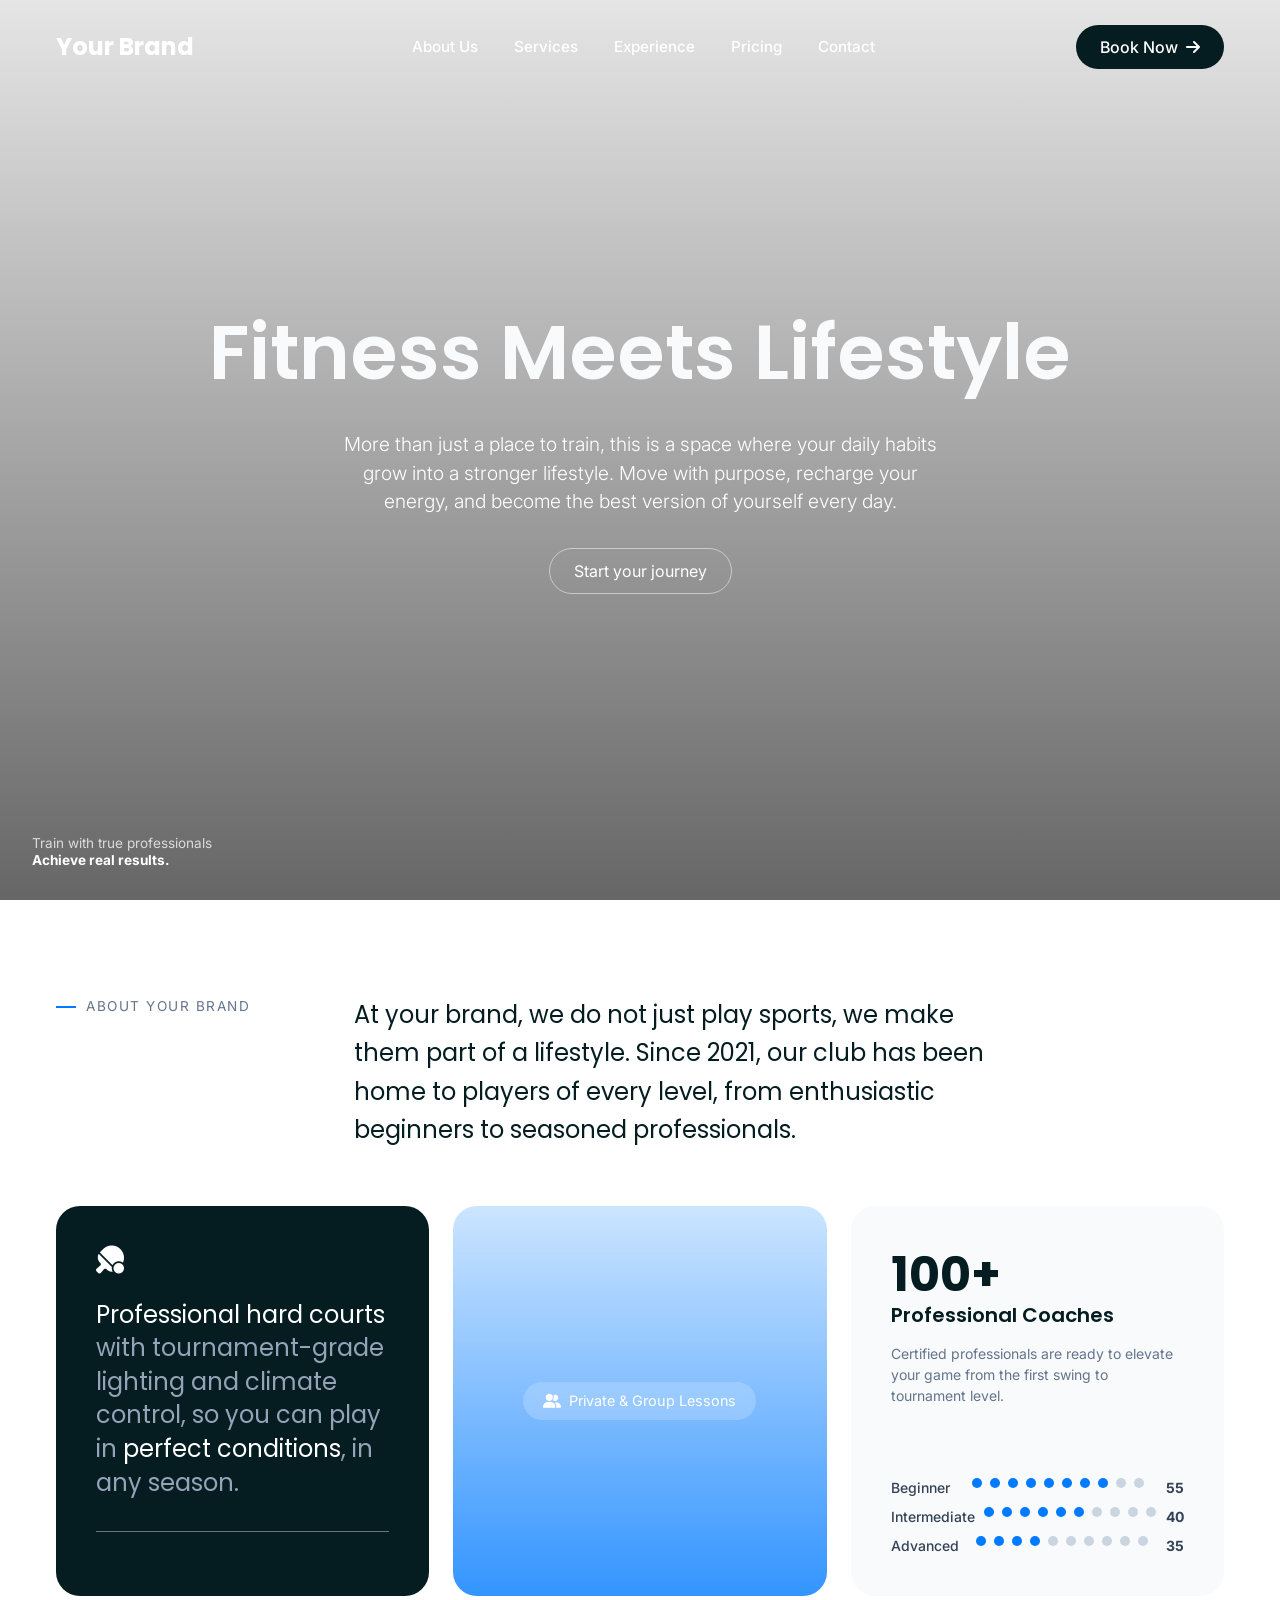
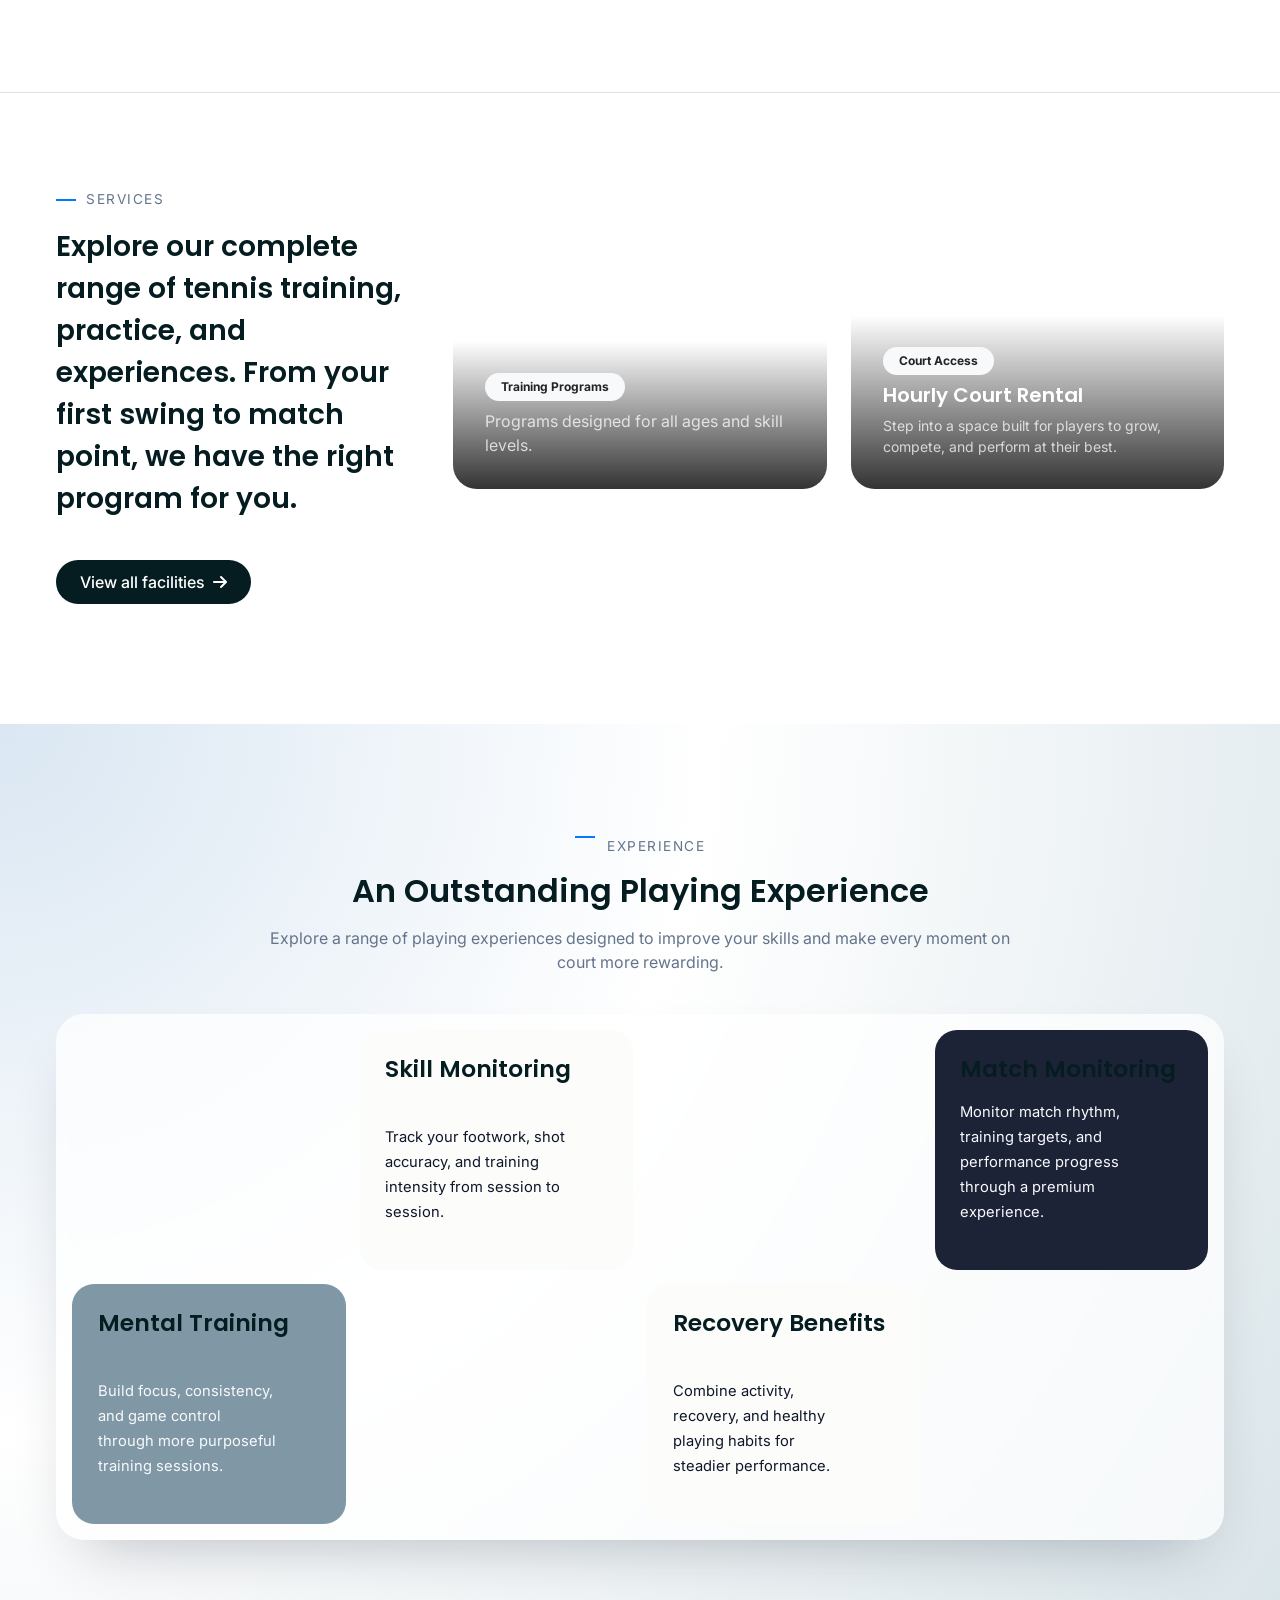
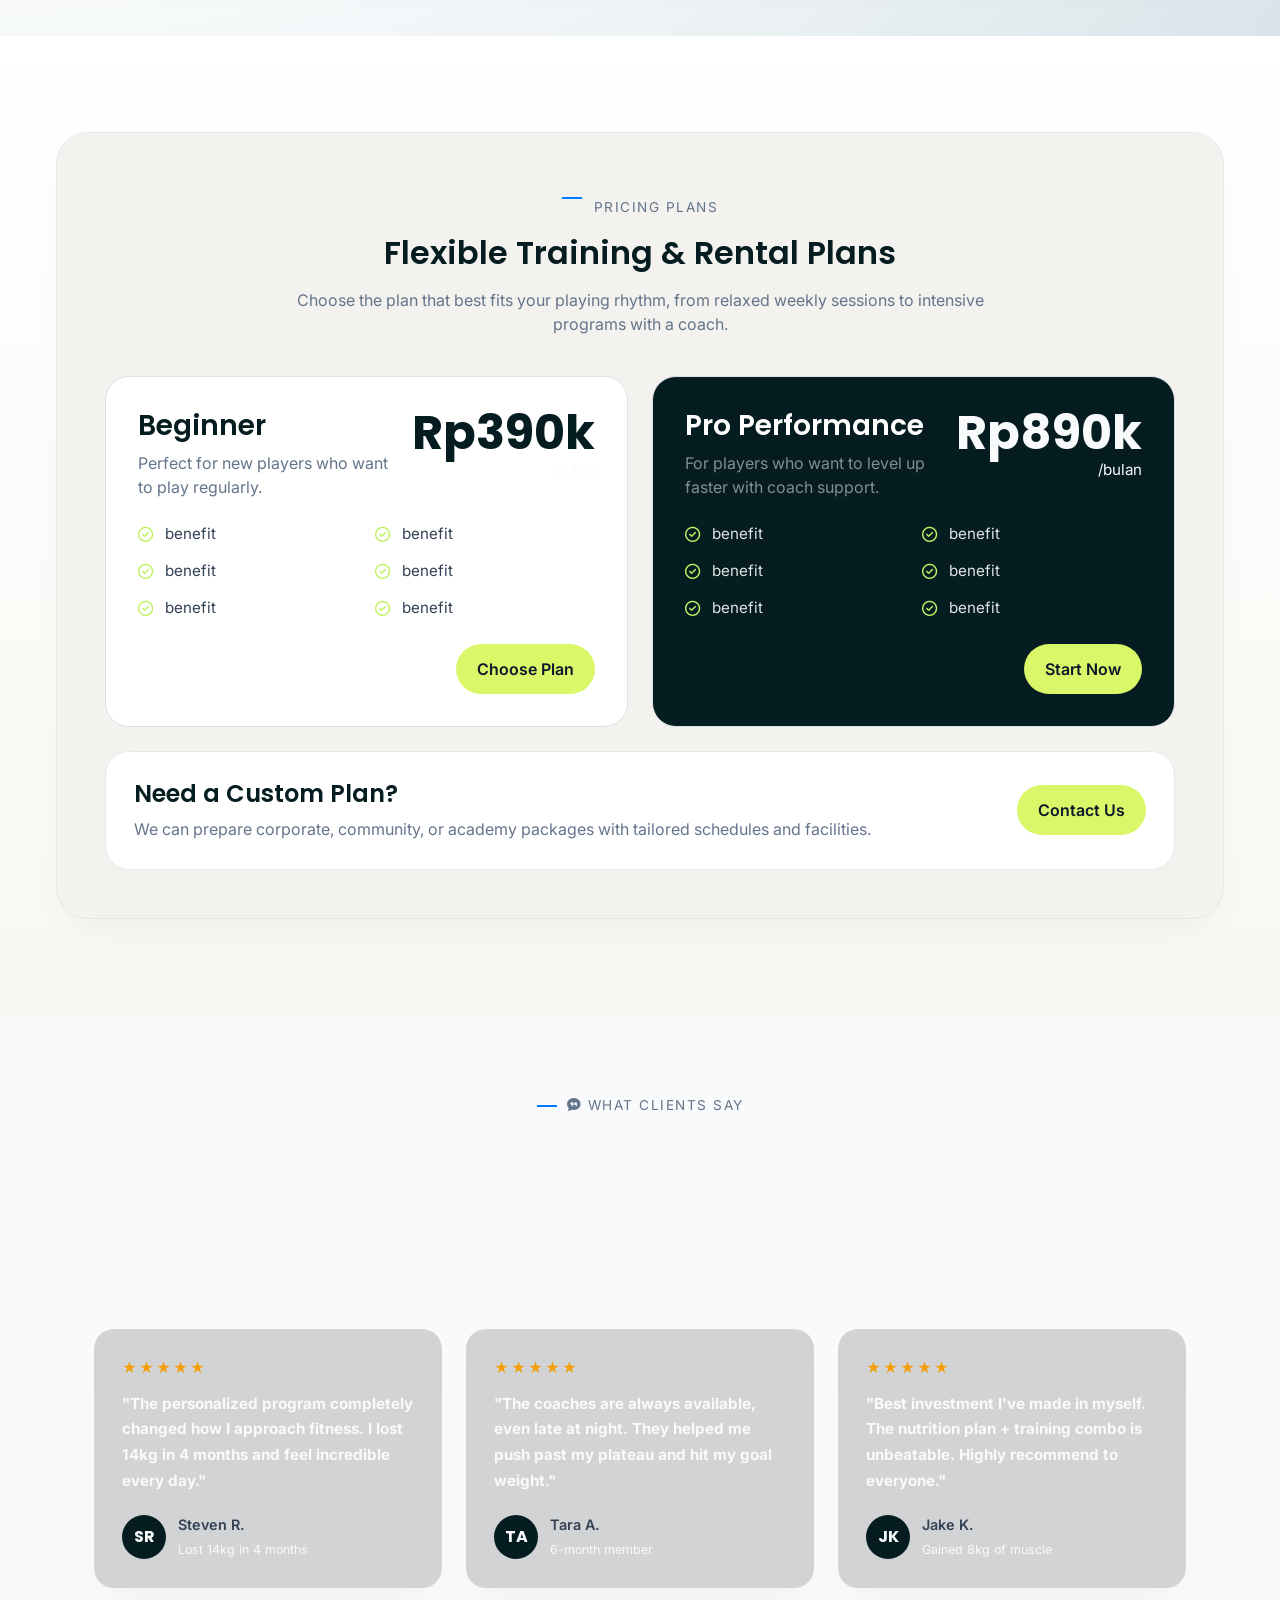
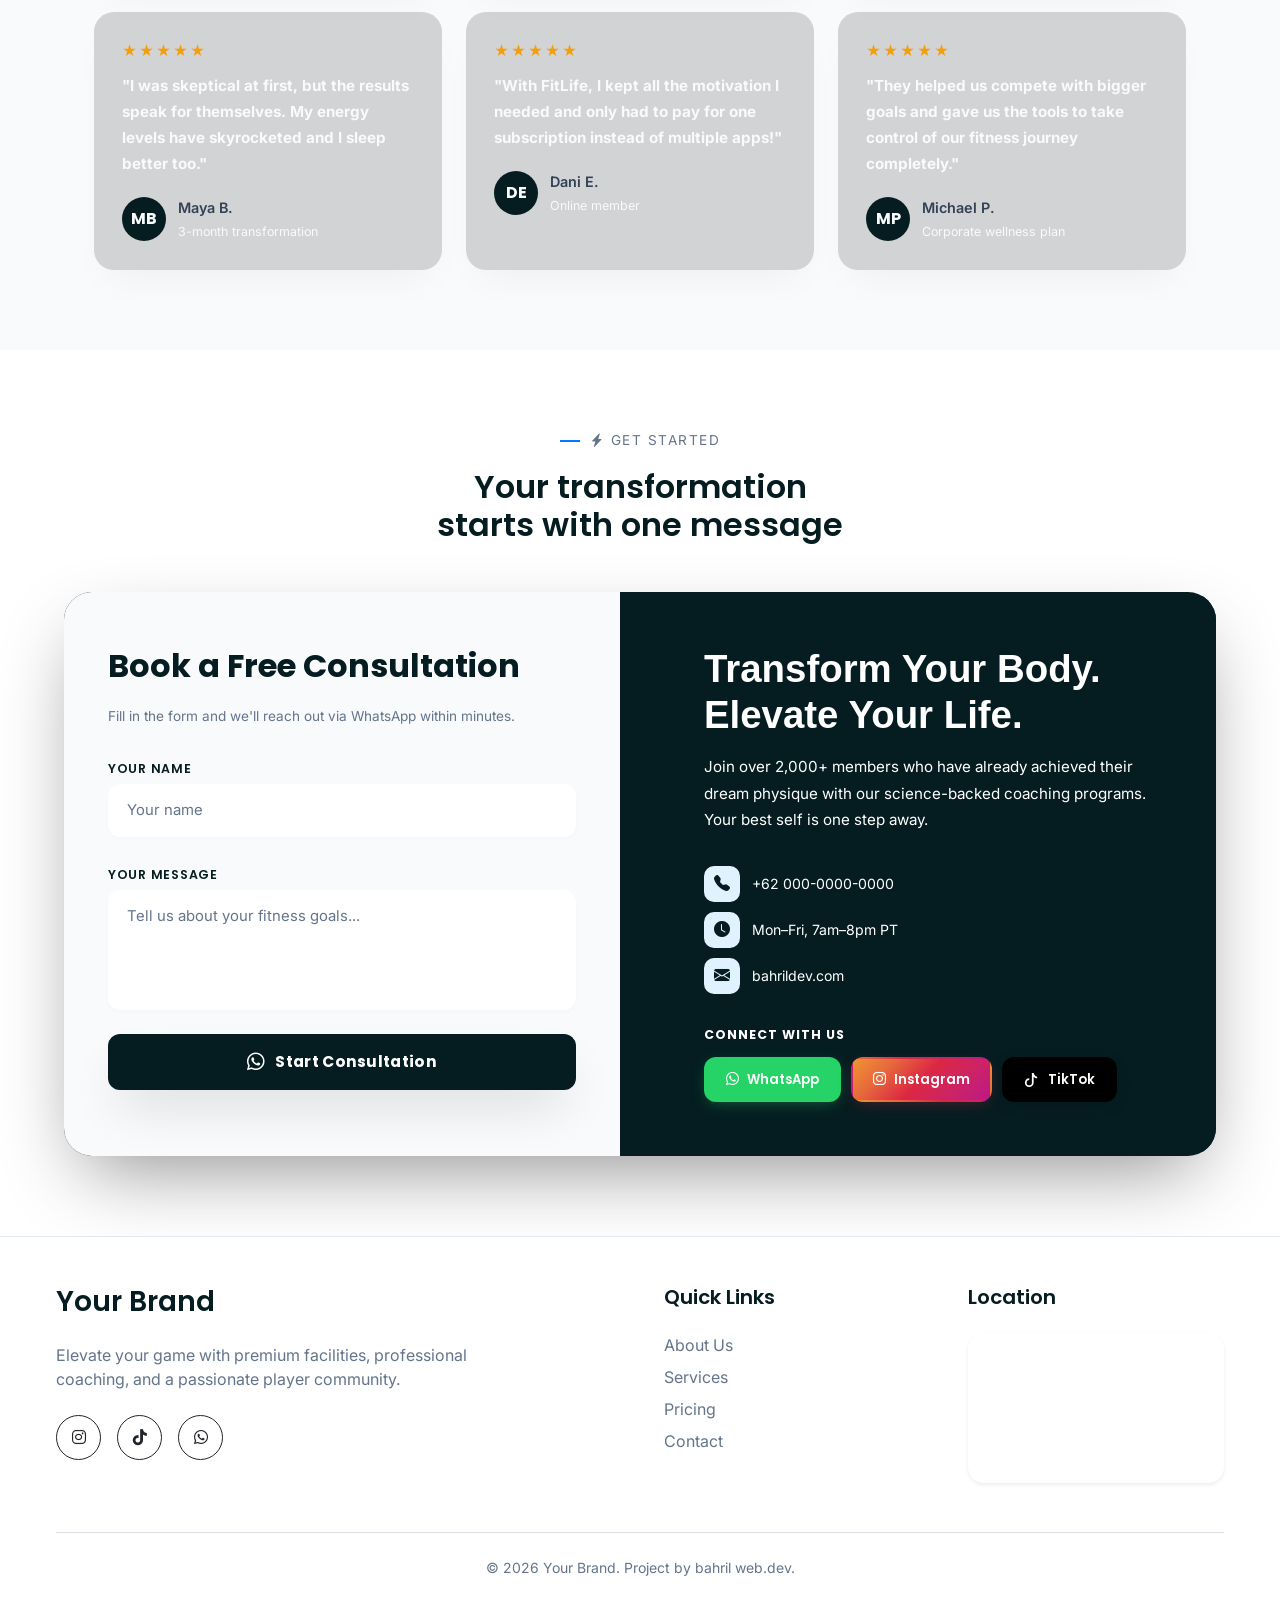
==== commit 795a0538: "Add files via upload" ====
--- a/index.html
+++ b/index.html
@@ -1,9 +1,9 @@
 <!DOCTYPE html>
-<html lang="id">
+<html lang="en">
 <head>
     <meta charset="UTF-8">
     <meta name="viewport" content="width=device-width, initial-scale=1.0">
-    <title>Brand anda</title>
+    <title>Your Brand</title>
     
     <!-- Google Fonts: Inter & Poppins -->
     <link rel="preconnect" href="https://fonts.googleapis.com">
@@ -20,7 +20,10 @@
     <link rel="stylesheet" href="https://cdnjs.cloudflare.com/ajax/libs/font-awesome/6.4.0/css/all.min.css">
 
     <!-- Custom CSS -->
-     <link rel="stylesheet" href="./CSS/styles.css">   
+     <link rel="stylesheet" href="./CSS/styles.css"> 
+     
+     <!-- Bootstrap Icons -->
+     <link rel="stylesheet" href="https://cdn.jsdelivr.net/npm/bootstrap-icons@1.10.0/font/bootstrap-icons.css">
 
 </head>
 <body>
@@ -28,36 +31,36 @@
     <!-- NAVBAR -->
 <nav class="navbar navbar-expand-lg w-100">
     <div class="container-fluid px-2 px-md-3 px-lg-4">
-        <a class="navbar-brand" href="#">Brand anda</a>
+        <a class="navbar-brand" href="#">Your Brand</a>
         <button class="navbar-toggler border-0 shadow-none" type="button" data-bs-toggle="collapse" data-bs-target="#navbarNav">
             <span class="navbar-toggler-icon"></span>
         </button>
         <div class="collapse navbar-collapse justify-content-center" id="navbarNav">
             <ul class="navbar-nav">
-                <li class="nav-item"><a class="nav-link" href="#about">Tentang Kami</a></li>
-                <li class="nav-item"><a class="nav-link" href="#services">Layanan</a></li>
+                <li class="nav-item"><a class="nav-link" href="#about">About Us</a></li>
+                <li class="nav-item"><a class="nav-link" href="#services">Services</a></li>
                 <li class="nav-item"><a class="nav-link" href="#experience">Experience</a></li>
                 <li class="nav-item"><a class="nav-link" href="#pricing">Pricing</a></li>
-                <li class="nav-item"><a class="nav-link" href="#contact">Kontak</a></li>
+                <li class="nav-item"><a class="nav-link" href="#contact">Contact</a></li>
             </ul>
         </div>
         <div class="d-none d-lg-block">
-            <a href="#booking" class="btn btn-custom-dark">Booking<i class="fa-solid fa-arrow-right ms-2"></i></a>
+            <a href="#booking" class="btn btn-custom-dark">Book Now<i class="fa-solid fa-arrow-right ms-2"></i></a>
         </div>
     </div>
 </nav>
 
-<!-- HERO SECTION -->
-<section class="hero-section">
+<!-- HERO SECTION --> 
+<section class="hero-section" loading="lazy" >
         <div class="hero-container" >
-            <h1 class="hero-title" data-aos="fade-left">Olahraga Untuk masa tua</h1>
-            <p class="hero-subtitle" data-aos="fade-right">Bergabunglah dengan pengalaman olahraga terbaik — di mana passion bertemu dengan performa, dan setiap ayunan membawa Anda lebih dekat ke kemenangan.</p>
-            <a href="#booking" class="btn btn-custom-outline" data-aos="fade-up">Mulai perjalanan Anda</a>
+            <h1 class="hero-title" data-aos="fade-left">Fitness Meets Lifestyle</h1>
+            <p class="hero-subtitle" data-aos="fade-right">More than just a place to train, this is a space where your daily habits grow into a stronger lifestyle. Move with purpose, recharge your energy, and become the best version of yourself every day.</p>
+            <a href="#booking" class="btn btn-custom-outline" data-aos="fade-up">Start your journey</a>
             
             <div class="hero-avatars d-none d-md-flex">
                 <div class="d-flex flex-column text-start me-3" style="line-height: 1.2;" data-aos="fade-left">
-                    <span class="text-white opacity-75">Latih dengan profesional sejati</span>
-                    <span class="fw-bold">Dapatkan hasil nyata.</span>
+                    <span class="text-white opacity-75">Train with true professionals</span>
+                    <span class="fw-bold">Achieve real results.</span>
                 </div>
                 
             </div>
@@ -69,10 +72,10 @@
     <div class="container-fluid px-2 px-md-3 px-lg-4">
         <div class="row mb-5" data-aos="fade-up">
                 <div class="col-lg-3">
-                    <span class="section-label">Tentang brand anda</span>
+                    <span class="section-label">About your brand</span>
                 </div>
                 <div class="col-lg-7">
-                    <h4 class="fw-normal" style="line-height: 1.6;">Di brand anda, kami tidak hanya olahraga — kami menjalaninya. Sejak 2021, klub kami telah menjadi rumah bagi pemain dari semua tingkat, dari pemula yang antusias hingga profesional berpengalaman.</h4>
+                    <h4 class="fw-normal" style="line-height: 1.6;">At your brand, we do not just play sports, we make them part of a lifestyle. Since 2021, our club has been home to players of every level, from enthusiastic beginners to seasoned professionals.</h4>
                 </div>
             </div>
 
@@ -82,7 +85,7 @@
                     <div class="feature-card card-dark">
                         <div>
                             <i class="fa-solid fa-table-tennis-paddle-ball fs-3 mb-4"></i>
-                            <h3>Lapangan keras profesional <span class="highlight">dengan pencahayaan tingkat turnamen & kontrol iklim — bermain di </span>kondisi sempurna<span class="highlight">, di musim apa pun.</span></h3>
+                            <h3>Professional hard courts <span class="highlight">with tournament-grade lighting and climate control, so you can play in </span>perfect conditions<span class="highlight">, in any season.</span></h3>
                         </div>
                         <div class="d-flex align-items-center mt-4 pt-4 border-top border-secondary">
                             
@@ -91,9 +94,9 @@
                     </div>
                 </div>
                 <!-- Card 2 -->
-                <div class="col-lg-4 col-md-12" data-aos="fade-up" data-aos-delay="200">
+                <div class="col-lg-4 col-md-6 card-2" data-aos="fade-up" data-aos-delay="200">
                     <div class="feature-card card-blue">
-                        <span class="card-blue-badge"><i class="fa-solid fa-user-group me-2"></i>Pelajaran Pribadi & Kelompok</span>
+                        <span class="card-blue-badge"><i class="fa-solid fa-user-group me-2"></i>Private & Group Lessons</span>
                     </div>
                 </div>
                 <!-- Card 3 -->
@@ -101,26 +104,26 @@
                     <div class="feature-card card-light shadow-soft">
                         <div>
                             <h2 class="display-5 fw-bold mb-0">100+</h2>
-                            <h5 class="mb-3">Pelatih Profesional</h5>
-                            <p class="text-muted-custom small mb-4">Profesional bersertifikat siap meningkatkan permainan Anda dari pukulan pertama hingga level turnamen.</p>
+                            <h5 class="mb-3">Professional Coaches</h5>
+                            <p class="text-muted-custom small mb-4">Certified professionals are ready to elevate your game from the first swing to tournament level.</p>
                         </div>
                         <div>
                             <div class="d-flex justify-content-between align-items-center mb-2">
-                                <span class="small fw-medium">Pemula</span>
+                                <span class="small fw-medium">Beginner</span>
                                 <div class="level-dots">
                                     <div class="dot active"></div><div class="dot active"></div><div class="dot active"></div><div class="dot active"></div><div class="dot active"></div><div class="dot active"></div><div class="dot active"></div><div class="dot active"></div><div class="dot"></div><div class="dot"></div>
                                 </div>
                                 <span class="small fw-bold">55</span>
                             </div>
                             <div class="d-flex justify-content-between align-items-center mb-2">
-                                <span class="small fw-medium">Menengah</span>
+                                <span class="small fw-medium">Intermediate</span>
                                 <div class="level-dots">
                                     <div class="dot active"></div><div class="dot active"></div><div class="dot active"></div><div class="dot active"></div><div class="dot active"></div><div class="dot active"></div><div class="dot"></div><div class="dot"></div><div class="dot"></div><div class="dot"></div>
                                 </div>
                                 <span class="small fw-bold">40</span>
                             </div>
                             <div class="d-flex justify-content-between align-items-center">
-                                <span class="small fw-medium">Lanjutan</span>
+                                <span class="small fw-medium">Advanced</span>
                                 <div class="level-dots">
                                     <div class="dot active"></div><div class="dot active"></div><div class="dot active"></div><div class="dot active"></div><div class="dot"></div><div class="dot"></div><div class="dot"></div><div class="dot"></div><div class="dot"></div><div class="dot"></div>
                                 </div>
@@ -136,67 +139,78 @@
     <!-- STATS SECTION -->
     
     <!-- SERVICES SECTION -->
+
     <section id="services" class="section-padding border-top">
         <div class="container-fluid px-2 px-md-3 px-lg-4">
             
-            <div class="row align-items-center g-5">
+            <div class="row g-4">
                 <div class="col-lg-4" data-aos="fade-right">
-                    <span class="section-label">Layanan</span>
-                    <h3 class="mb-4" style="line-height: 1.5;">Jelajahi rangkaian lengkap pelatihan, latihan, dan pengalaman tenis kami. Dari pukulan pertama hingga titik pertandingan — kami punya program yang tepat untuk Anda.</h3>
-                    <a href="#booking" class="btn btn-custom-dark mt-3">Nikmati sekarang <i class="fa-solid fa-arrow-right ms-2"></i></a>
-                </div>
-                <div class="col-lg-8">
-                    <div class="row g-4">
-                        <div class="col-md-6" data-aos="fade-up" data-aos-delay="100">
+                    <span class="section-label">Services</span>
+                    <h3 class="mb-4" style="line-height: 1.5;">Explore our complete range of tennis training, practice, and experiences. From your first swing to match point, we have the right program for you.</h3>
+                    <a href="./all-facilty.html" class="btn btn-custom-dark mt-3 mb-4">View all facilities<i class="fa-solid fa-arrow-right ms-2"></i></a>
+                </div>
+                
+                   
+
+
+                        <div class="col-md-6 col-lg-4" data-aos="fade-up" data-aos-delay="100">
                             <div class="service-img-card" style="background-image: url('https://plus.unsplash.com/premium_photo-1709246450911-b2c533ff474e?q=80&w=1333&auto=format&fit=crop&ixlib=rb-4.1.0&ixid=M3wxMjA3fDB8MHxwaG90by1wYWdlfHx8fGVufDB8fHx8fA%3D%3D');">
                                 <div class="overlay">
-                                    <span class="badge bg-light text-dark mb-2 rounded-pill px-3 py-2">Program Pelatihan</span>
-                                    <p class="mb-0 text-white opacity-75">Program dirancang untuk semua usia dan kemampuan.</p>
+                                    <span class="badge bg-light text-dark mb-2 rounded-pill px-3 py-2">Training Programs</span>
+                                    <p class="mb-0 text-white opacity-75">Programs designed for all ages and skill levels.</p>
                                 </div>
                             </div>
                         </div>
-                        <div class="col-md-6" data-aos="fade-up" data-aos-delay="200">
+
+
+                        <div class="col-md-6 col-lg-4" data-aos="fade-up" data-aos-delay="200">
                             <div class="service-img-card" style="background-image: url('https://images.unsplash.com/photo-1554068865-24cecd4e34b8?ixlib=rb-4.0.3&auto=format&fit=crop&w=800&q=80');">
                                 <div class="overlay">
-                                    <span class="badge bg-light text-dark mb-2 rounded-pill px-3 py-2">Akses Lapangan</span>
-                                    <h5 class="text-white mb-2">Sewa Lapangan Per Jam</h5>
-                                    <p class="mb-0 text-white opacity-75 small">Masuki ruang yang dibangun untuk pemain — untuk berkembang, berkompetisi, dan berkembang pesat.</p>
+                                    <span class="badge bg-light text-dark mb-2 rounded-pill px-3 py-2">Court Access</span>
+                                    <h5 class="text-white mb-2">Hourly Court Rental</h5>
+                                    <p class="mb-0 text-white opacity-75 small">Step into a space built for players to grow, compete, and perform at their best.</p>
                                 </div>
                             </div>
                         </div>
-                    </div>
+
+                       
+                   
+
                 </div>
             </div>
         </div>
     </section>
 
+
+
+    
     <section id="experience" class="section-padding experience-grid-section">
         <div class="container-fluid px-2 px-md-3 px-lg-4">
             <div class="pricing-showcase-header text-center">
                     <span class="section-label justify-content-center d-inline-flex">Experience</span>
-                    <h2 class="mb-3">Pengalaman Bermain yang Luar Biasa</h2>
-                    <p class="text-muted-custom mb-0">Jelajahi berbagai pengalaman bermain yang dirancang untuk meningkatkan keterampilan dan memperkaya kesenangan Anda di lapangan.</p>
+                    <h2 class="mb-3">An Outstanding Playing Experience</h2>
+                    <p class="text-muted-custom mb-0">Explore a range of playing experiences designed to improve your skills and make every moment on court more rewarding.</p>
                 </div>
             <div class="experience-grid-shell">
                 <div class="experience-grid-card experience-grid-card-image" style="background-image: url('https://images.unsplash.com/photo-1517649763962-0c623066013b?auto=format&fit=crop&w=900&q=80');"></div>
 
                 <article class="experience-grid-card experience-grid-card-text experience-grid-card-light">
-                    <h3>Skill Tracking</h3>
-                    <p>Lacak perkembangan footwork, akurasi pukulan, dan intensitas latihan Anda dari sesi ke sesi.</p>
+                    <h3>Skill Monitoring</h3>
+                    <p>Track your footwork, shot accuracy, and training intensity from session to session.</p>
                     
                 </article>
 
                 <div class="experience-grid-card experience-grid-card-image" style="background-image: url('https://images.unsplash.com/photo-1517836357463-d25dfeac3438?auto=format&fit=crop&w=900&q=80');"></div>
 
                 <article class="experience-grid-card experience-grid-card-text experience-grid-card-dark">
-                    <h3>Match Tracking</h3>
-                    <p>Pantau ritme pertandingan, target latihan, dan progres performa dengan pengalaman yang terasa premium.</p>
+                    <h3>Match Monitoring</h3>
+                    <p>Monitor match rhythm, training targets, and performance progress through a premium experience.</p>
                     
                 </article>
 
                 <article class="experience-grid-card experience-grid-card-text experience-grid-card-muted">
-                    <h3>Mindset Training</h3>
-                    <p>Bangun fokus, konsistensi, dan kontrol permainan lewat sesi latihan yang lebih terarah.</p>
+                    <h3>Mental Training</h3>
+                    <p>Build focus, consistency, and game control through more purposeful training sessions.</p>
                     
                 </article>
 
@@ -204,7 +218,7 @@
 
                 <article class="experience-grid-card experience-grid-card-text experience-grid-card-light">
                     <h3>Recovery Benefits</h3>
-                    <p>Gabungkan aktivitas, pemulihan, dan kebiasaan bermain sehat untuk performa yang lebih stabil.</p>
+                    <p>Combine activity, recovery, and healthy playing habits for steadier performance.</p>
                     
                 </article>
 
@@ -218,9 +232,9 @@
         <div class="container-fluid px-2 px-md-3 px-lg-4">
             <div class="pricing-showcase" data-aos="fade-up">
                 <div class="pricing-showcase-header text-center">
-                    <span class="section-label justify-content-center d-inline-flex">Paket Harga</span>
-                    <h2 class="mb-3">Paket Latihan & Sewa yang Fleksibel</h2>
-                    <p class="text-muted-custom mb-0">Pilih paket yang paling cocok untuk ritme bermain Anda, mulai dari sesi santai mingguan hingga program intensif bersama pelatih.</p>
+                    <span class="section-label justify-content-center d-inline-flex">Pricing Plans</span>
+                    <h2 class="mb-3">Flexible Training & Rental Plans</h2>
+                    <p class="text-muted-custom mb-0">Choose the plan that best fits your playing rhythm, from relaxed weekly sessions to intensive programs with a coach.</p>
                 </div>
 
                 <div class="row g-4 align-items-stretch pricing-plan-row">
@@ -228,40 +242,40 @@
                         <article class="pricing-plan-card pricing-plan-card-light h-100">
                             <div class="d-flex justify-content-between align-items-start gap-3 mb-4">
                                 <div>
-                                    <h3 class="mb-2">Starter Rally</h3>
-                                    <p class="text-muted-custom mb-0">Cocok untuk pemain baru yang ingin rutin bermain.</p>
-                                </div>
-                                <div class="pricing-price text-end">
-                                    <strong>Rp390k</strong>
+                                    <h3 class="mb-2">Beginner </h3>
+                                    <p class="text-muted-custom mb-0">Perfect for new players who want to play regularly.</p>
+                                </div>
+                                <div class="pricing-price text-end" style="color: var(--primary-dark);">
+                                    <strong style="color: var(--primary-dark);">Rp390k</strong>
                                     <span>/bulan</span>
                                 </div>
                             </div>
                             <div class="row g-3">
                                 <div class="col-sm-6">
                                     <ul class="pricing-feature-list">
-                                        <li><i class="fa-regular fa-circle-check"></i> 4 sesi sewa lapangan</li>
-                                        <li><i class="fa-regular fa-circle-check"></i> 1 kelas grup pemula</li>
-                                        <li><i class="fa-regular fa-circle-check"></i> Peminjaman raket dasar</li>
+                                        <li><i class="fa-regular fa-circle-check"></i> benefit</li>
+                                        <li><i class="fa-regular fa-circle-check"></i> benefit</li>
+                                        <li><i class="fa-regular fa-circle-check"></i> benefit</li>
                                     </ul>
                                 </div>
                                 <div class="col-sm-6">
                                     <ul class="pricing-feature-list">
-                                        <li><i class="fa-regular fa-circle-check"></i> Jadwal weekday fleksibel</li>
-                                        <li><i class="fa-regular fa-circle-check"></i> Evaluasi teknik bulanan</li>
-                                        <li><i class="fa-regular fa-circle-check"></i> Akses lounge pemain</li>
+                                        <li><i class="fa-regular fa-circle-check"></i> benefit</li>
+                                        <li><i class="fa-regular fa-circle-check"></i> benefit</li>
+                                        <li><i class="fa-regular fa-circle-check"></i> benefit</li>
                                     </ul>
                                 </div>
                             </div>
-                            <a href="#booking" class="btn pricing-cta-light mt-4">Pilih Paket</a>
+                            <a href="#booking" class="btn pricing-cta-light mt-4">Choose Plan</a>
                         </article>
                     </div>
 
                     <div class="col-lg-6" data-aos="fade-up" data-aos-delay="200">
-                        <article class="pricing-plan-card pricing-plan-card-dark h-100">
+                        <article class="pricing-plan-card h-100" style="background: var(--primary-dark);">
                             <div class="d-flex justify-content-between align-items-start gap-3 mb-4">
                                 <div>
-                                    <h3 class="mb-2 text-white">Performance Pro</h3>
-                                    <p class="mb-0 text-white-50">Untuk pemain yang ingin naik level lebih cepat dengan dukungan pelatih.</p>
+                                    <h3 class="mb-2 text-white">Pro Performance</h3>
+                                    <p class="mb-0 text-white-50">For players who want to level up faster with coach support.</p>
                                 </div>
                                 <div class="pricing-price text-end">
                                     <strong>Rp890k</strong>
@@ -271,129 +285,229 @@
                             <div class="row g-3">
                                 <div class="col-sm-6">
                                     <ul class="pricing-feature-list pricing-feature-list-dark">
-                                        <li><i class="fa-regular fa-circle-check"></i> 8 sesi sewa lapangan</li>
-                                        <li><i class="fa-regular fa-circle-check"></i> 2 private coaching</li>
-                                        <li><i class="fa-regular fa-circle-check"></i> Sparring partner prioritas</li>
+                                        <li><i class="fa-regular fa-circle-check"></i> benefit</li>
+                                        <li><i class="fa-regular fa-circle-check"></i> benefit</li>
+                                        <li><i class="fa-regular fa-circle-check"></i> benefit</li>
                                     </ul>
                                 </div>
                                 <div class="col-sm-6">
                                     <ul class="pricing-feature-list pricing-feature-list-dark">
-                                        <li><i class="fa-regular fa-circle-check"></i> Booking prime time</li>
-                                        <li><i class="fa-regular fa-circle-check"></i> Analisis performa mingguan</li>
-                                        <li><i class="fa-regular fa-circle-check"></i> Diskon event internal</li>
+                                        <li><i class="fa-regular fa-circle-check"></i> benefit</li>
+                                        <li><i class="fa-regular fa-circle-check"></i> benefit</li>
+                                        <li><i class="fa-regular fa-circle-check"></i> benefit</li>
                                     </ul>
                                 </div>
                             </div>
-                            <a href="#booking" class="btn pricing-cta-dark mt-4">Mulai Sekarang</a>
+                            <a href="#booking" class="btn pricing-cta-light mt-4">Start Now</a>
                         </article>
                     </div>
+
+                   
+
                 </div>
 
                 <div class="pricing-custom-strip" data-aos="fade-up" data-aos-delay="250">
                     <div>
-                        <h4 class="mb-2">Butuh Paket Khusus?</h4>
-                        <p class="text-muted-custom mb-0">Kami bisa siapkan paket corporate, komunitas, atau akademi dengan jadwal dan fasilitas yang disesuaikan.</p>
-                    </div>
-                    <a href="#contact" class="btn pricing-contact-btn">Hubungi Kami</a>
-                </div>
+                        <h4 class="mb-2">Need a Custom Plan?</h4>
+                        <p class="text-muted-custom mb-0">We can prepare corporate, community, or academy packages with tailored schedules and facilities.</p>
+                    </div>
+                    <a href="Personal-trainer.html" class="btn pricing-contact-btn">Contact Us</a>
+                </div>
+
+                <!-- <div class="pricing-custom-strip" data-aos="fade-up" data-aos-delay="250">
+                    <div>
+                        <h4 class="mb-2">I want to ask first</h4>
+                        <p class="text-muted-custom mb-0">Have questions about our services or pricing? Get in touch with us!</p>
+                    </div>
+                    <a href="Personal-trainer.html" class="btn pricing-contact-btn">Contact Us</a>
+                </div> -->
+
             </div>
         </div>
     </section>
 
     <!-- BOOKING FORM SECTION -->
-    <section id="booking" class="py-5">
-        <div class="booking-section shadow-soft">
-            <div class="container-fluid px-2 px-md-4 px-lg-4 ">
-                <div class="text-center mb-5">
-                <h2>Amankan Tempat Anda</h2>
-                <p class="text-muted-custom">Pesan lapangan, ikuti sesi, atau minta pelatihan pribadi dalam hitungan menit.</p>
-            </div>
-            
-            <form id="bookingForm" class="row g-4">
-                <div class="col-md-6">
-                    <label for="fullName">Nama Lengkap</label>
-                    <input type="text" class="form-control" id="fullName" placeholder="John Doe" required>
-                </div>
-                <div class="col-md-6">
-                    <label for="phone">Nomor Telepon</label>
-                    <input type="tel" class="form-control" id="phone" placeholder="08xxxxxxxxxx" required>
-                </div>
-                
-                <div class="col-12">
-                    <label for="address">Alamat</label>
-                    <textarea class="form-control" id="address" rows="2" placeholder="Alamat tempat tinggal Anda" required></textarea>
-                </div>
-
-                <div class="col-md-12">
-                    <label for="serviceType">Jenis Layanan</label>
-                    <select class="form-select" id="serviceType" required>
-                        <option value="" disabled selected>Pilih layanan...</option>
-                        <option value="Court Rental">Sewa Lapangan (Court Rental)</option>
-                        <option value="Private Coaching">Pelatihan Pribadi</option>
-                        <option value="Group Training">Pelatihan Kelompok</option>
-                    </select>
-                </div>
-
-                <div class="col-md-12">
-                    <label for="packageType">Pilihan Paket</label>
-                    <select class="form-select" id="packageType" required>
-                        <option value="" disabled selected>Pilih paket...</option>
-                        <option value="Starter Rally">Starter Rally - Rp390k / bulan</option>
-                        <option value="Performance Pro">Performance Pro - Rp890k / bulan</option>
-                        <option value="Custom Plan">Custom Plan - Konsultasi kebutuhan khusus</option>
-                    </select>
-                </div>
-
-                <div class="col-md-6">
-                    <label for="bookingDate">Tanggal</label>
-                    <!-- Using standard date input, browser will handle localization format automatically -->
-                    <input type="date" class="form-control" id="bookingDate" required>
-                </div>
-                
-                <div class="col-md-6">
-                    <label for="bookingTime">Waktu</label>
-                    <select class="form-select" id="bookingTime" required>
-                        <option value="" disabled selected>Pilih slot waktu...</option>
-                        <!-- Options generated via JS -->
-                    </select>
-                </div>
-
-                <div class="col-12 text-center mt-5">
-                    <button type="submit" class="btn btn-custom-dark w-100 py-3 fs-5">Konfirmasi Pemesanan</button>
-                </div>
-            </form>
-            
-            <!-- Warning Alert untuk Hari Libur (Hidden by default) -->
-            <div id="holidayAlert" class="alert alert-warning mt-4 d-none" role="alert">
-                <i class="fa-solid fa-triangle-exclamation me-2"></i> 
-                <strong>Kami Libur pada Hari Minggu!</strong> Silakan pilih hari lain untuk melakukan pemesanan.
-            </div>
-            </div>
-        </div>
-
-        <!-- Toast Container -->
-        <div class="toast-container position-fixed top-0 end-0 p-3" style="z-index: 11">
-            <div id="toastNotification" class="toast" role="alert" aria-live="assertive" aria-atomic="true">
-                <div class="toast-header">
-                    <i id="toastIcon" class="fa-solid fa-check-circle me-2"></i>
-                    <strong class="me-auto" id="toastTitle">Notifikasi</strong>
-                    <button type="button" class="btn-close" data-bs-dismiss="toast" aria-label="Close"></button>
-                </div>
-                <div class="toast-body" id="toastMessage">
-                    Pesan akan ditampilkan di sini
-                </div>
-            </div>
-        </div>
-    </section>
-
-
+     <!-- ══════════════════════════════════
+     TESTIMONIAL SECTION
+══════════════════════════════════ -->
+<section id="testimonials">
+  <div class="container" style=" padding: 0 24px;">
+
+    <!-- Header -->
+    <div class="text-center mb-5">
+      <div class="section-label"><i class="bi bi-chat-quote-fill"></i> What Clients Say</div>
+      <h2 class="mb-3" style="color: var(--light-gray);">See why we're rated <span style="color: var(--light-gray);">#1</span><br>in fitness results</h2>
+      <p class="section-sub mt-3" style="color: var(--light-gray);">Real stories from real people who transformed their bodies and lives with us.</p>
+    </div>
+
+    <!-- DESKTOP GRID -->
+    <div class="testi-desktop">
+      <div class="testi-grid" id="testiGrid">
+
+        <div class="testi-card">
+          <div class="stars">★★★★★</div>
+          <p>"The personalized program completely changed how I approach fitness. I lost 14kg in 4 months and feel incredible every day."</p>
+          <div class="testi-author">
+            <div class="testi-avatar">SR</div>
+            <div><strong>Steven R.</strong><span>Lost 14kg in 4 months</span></div>
+          </div>
+        </div>
+
+        <div class="testi-card" style="animation-delay:0.1s">
+          <div class="stars">★★★★★</div>
+          <p>"The coaches are always available, even late at night. They helped me push past my plateau and hit my goal weight."</p>
+          <div class="testi-author">
+            <div class="testi-avatar">TA</div>
+            <div><strong>Tara A.</strong><span>6-month member</span></div>
+          </div>
+        </div>
+
+        <div class="testi-card" style="animation-delay:0.2s">
+          <div class="stars">★★★★★</div>
+          <p>"Best investment I've made in myself. The nutrition plan + training combo is unbeatable. Highly recommend to everyone."</p>
+          <div class="testi-author">
+            <div class="testi-avatar">JK</div>
+            <div><strong>Jake K.</strong><span>Gained 8kg of muscle</span></div>
+          </div>
+        </div>
+
+        <div class="testi-card" style="animation-delay:0.15s">
+          <div class="stars">★★★★★</div>
+          <p>"I was skeptical at first, but the results speak for themselves. My energy levels have skyrocketed and I sleep better too."</p>
+          <div class="testi-author">
+            <div class="testi-avatar">MB</div>
+            <div><strong>Maya B.</strong><span>3-month transformation</span></div>
+          </div>
+        </div>
+
+        <div class="testi-card" style="animation-delay:0.25s">
+          <div class="stars">★★★★★</div>
+          <p>"With FitLife, I kept all the motivation I needed and only had to pay for one subscription instead of multiple apps!"</p>
+          <div class="testi-author">
+            <div class="testi-avatar">DE</div>
+            <div><strong>Dani E.</strong><span>Online member</span></div>
+          </div>
+        </div>
+
+        <div class="testi-card" style="animation-delay:0.3s">
+          <div class="stars">★★★★★</div>
+          <p>"They helped us compete with bigger goals and gave us the tools to take control of our fitness journey completely."</p>
+          <div class="testi-author">
+            <div class="testi-avatar">MP</div>
+            <div><strong>Michael P.</strong><span>Corporate wellness plan</span></div>
+          </div>
+        </div>
+
+      </div><!-- /testi-grid -->
+    </div><!-- /testi-desktop -->
+
+    <!-- MOBILE SLIDER -->
+    <div class="testi-mobile">
+      <div class="testi-slider-wrap" id="sliderWrap">
+        <div class="testi-slider" id="testiSlider">
+          <!-- items (duplicated for infinite loop) -->
+          <div class="testi-card"><div class="stars">★★★★★</div><p>"The personalized program completely changed how I approach fitness. I lost 14kg in 4 months."</p><div class="testi-author"><div class="testi-avatar">SR</div><div><strong>Steven R.</strong><span>Lost 14kg</span></div></div></div>
+          <div class="testi-card"><div class="stars">★★★★★</div><p>"The coaches are always available. They helped me push past my plateau and hit my goal weight."</p><div class="testi-author"><div class="testi-avatar">TA</div><div><strong>Tara A.</strong><span>6-month member</span></div></div></div>
+          <div class="testi-card"><div class="stars">★★★★★</div><p>"Best investment I've made in myself. The nutrition plan + training combo is unbeatable."</p><div class="testi-author"><div class="testi-avatar">JK</div><div><strong>Jake K.</strong><span>Gained 8kg muscle</span></div></div></div>
+          <div class="testi-card"><div class="stars">★★★★★</div><p>"I was skeptical at first, but the results speak for themselves. My energy has skyrocketed!"</p><div class="testi-author"><div class="testi-avatar">MB</div><div><strong>Maya B.</strong><span>3-month transformation</span></div></div></div>
+          <div class="testi-card"><div class="stars">★★★★★</div><p>"With FitLife I kept all the motivation I needed — one subscription, endless results."</p><div class="testi-author"><div class="testi-avatar">DE</div><div><strong>Dani E.</strong><span>Online member</span></div></div></div>
+          <div class="testi-card"><div class="stars">★★★★★</div><p>"They gave us the tools to take complete control of our fitness journey."</p><div class="testi-author"><div class="testi-avatar">MP</div><div><strong>Michael P.</strong><span>Corporate plan</span></div></div></div>
+          <!-- duplicates for seamless loop -->
+          <div class="testi-card"><div class="stars">★★★★★</div><p>"The personalized program completely changed how I approach fitness. I lost 14kg in 4 months."</p><div class="testi-author"><div class="testi-avatar">SR</div><div><strong>Steven R.</strong><span>Lost 14kg</span></div></div></div>
+          <div class="testi-card"><div class="stars">★★★★★</div><p>"The coaches are always available. They helped me push past my plateau and hit my goal weight."</p><div class="testi-author"><div class="testi-avatar">TA</div><div><strong>Tara A.</strong><span>6-month member</span></div></div></div>
+          <div class="testi-card"><div class="stars">★★★★★</div><p>"Best investment I've made in myself. The nutrition plan + training combo is unbeatable."</p><div class="testi-author"><div class="testi-avatar">JK</div><div><strong>Jake K.</strong><span>Gained 8kg muscle</span></div></div></div>
+          <div class="testi-card"><div class="stars">★★★★★</div><p>"I was skeptical at first, but the results speak for themselves. My energy has skyrocketed!"</p><div class="testi-author"><div class="testi-avatar">MB</div><div><strong>Maya B.</strong><span>3-month transformation</span></div></div></div>
+          <div class="testi-card"><div class="stars">★★★★★</div><p>"With FitLife I kept all the motivation I needed — one subscription, endless results."</p><div class="testi-author"><div class="testi-avatar">DE</div><div><strong>Dani E.</strong><span>Online member</span></div></div></div>
+          <div class="testi-card"><div class="stars">★★★★★</div><p>"They gave us the tools to take complete control of our fitness journey."</p><div class="testi-author"><div class="testi-avatar">MP</div><div><strong>Michael P.</strong><span>Corporate plan</span></div></div></div>
+        </div>
+      </div>
+
+      <!-- Arrow Buttons -->
+      <div class="slider-arrows">
+        <button class="arrow-btn" id="prevBtn" aria-label="Previous"><i class="bi bi-arrow-left"></i></button>
+        <button class="arrow-btn" id="nextBtn" aria-label="Next"><i class="bi bi-arrow-right"></i></button>
+      </div>
+    </div><!-- /testi-mobile -->
+
+  </div>
+</section>
+
+
+<!-- ══════════════════════════════════
+     CONTACT SECTION
+══════════════════════════════════ -->
+<section id="contact">
+  <div class="container" style="max-width:1200px; padding: 0 24px;">
+
+    <div class="text-center mb-5">
+      <div class="section-label"><i class="bi bi-lightning-charge-fill"></i> Get Started</div>
+      <h2 class="section-title">Your transformation<br>starts with one message</h2>
+    </div>
+
+    <div class="contact-wrapper">
+
+      <!-- LEFT: Form -->
+      <div class="contact-form">
+        <div class="contact-form-title">Book a Free Consultation</div>
+        <div class="contact-form-sub">Fill in the form and we'll reach out via WhatsApp within minutes.</div>
+
+        <div class="mb-4">
+          <label class="form-label">Your Name</label>
+          <input type="text" id="f-name" class="form-control" placeholder="Your name" required/>
+        </div>
+        
+        <div class="mb-4">
+          <label class="form-label">Your Message</label>
+          <textarea id="f-msg" class="form-control" rows="4" placeholder="Tell us about your fitness goals..." required></textarea>
+        </div>
+
+        <button class="btn-submit" onclick="sendToWhatsApp()">
+          <i class="bi bi-whatsapp" style="font-size:1.1rem"></i>
+          Start Consultation
+        </button>
+      </div>
+
+      <!-- RIGHT: CTA -->
+      <div class="contact-cta">
+        
+        <h3 class="cta-headline">Transform Your Body.<br>Elevate Your <span>Life.</span></h3>
+        <p class="cta-sub">Join over 2,000+ members who have already achieved their dream physique with our science-backed coaching programs. Your best self is one step away.</p>
+
+        <div class="cta-info-row">
+          <div class="cta-info-item">
+            <div class="icon-wrap"><i class="bi bi-telephone-fill"></i></div>
+            <span>+62 000-0000-0000</span>
+          </div>
+          <div class="cta-info-item">
+            <div class="icon-wrap"><i class="bi bi-clock-fill"></i></div>
+            <span>Mon–Fri, 7am–8pm PT</span>
+          </div>
+          <div class="cta-info-item">
+            <div class="icon-wrap"><i class="bi bi-envelope-fill"></i></div>
+            <span>bahrildev.com</span>
+          </div>
+        </div>
+
+        <p style="font-family:var(--font-heading);font-weight:700;font-size:0.78rem;letter-spacing:0.08em;text-transform:uppercase;color:#fff;margin-bottom:12px;">Connect with us</p>
+        <div class="social-btns">
+          <a href="#" class="social-btn wa"><i class="bi bi-whatsapp"></i> WhatsApp</a>
+          <a href="#" class="social-btn ig"><i class="bi bi-instagram"></i> Instagram</a>
+          <a href="#" class="social-btn tt"><svg xmlns="http://www.w3.org/2000/svg" width="14" height="14" fill="currentColor" viewBox="0 0 16 16" style="margin-right:2px"><path d="M9 0h1.98c.144.715.54 1.617 1.235 2.512C12.895 3.389 13.797 4 15 4v2c-1.753 0-3.07-.814-4-1.829V11a5 5 0 1 1-5-5v2a3 3 0 1 0 3 3V0z"/></svg> TikTok</a>
+        </div>
+      </div>
+
+    </div>
+  </div>
+</section>
+
+    
     <!-- CONTACT & FOOTER -->
-    <footer id="contact">
+    <footer id="footer">
         <div class="container-fluid px-2 px-md-3 px-lg-4">
             <div class="row g-5 mb-5">
                 <div class="col-lg-5">
-                    <h3 class="mb-4">Brand Anda</h3>
-                    <p class="text-muted-custom mb-4">Meningkatkan permainan Anda dengan fasilitas premium, pelatihan profesional, dan komunitas pemain yang bersemangat.</p>
+                    <h3 class="mb-4">Your Brand</h3>
+                    <p class="text-muted-custom mb-4">Elevate your game with premium facilities, professional coaching, and a passionate player community.</p>
                     <div class="d-flex gap-3 mb-4">
                         <a href="#" class="btn btn-outline-dark rounded-circle" style="width: 45px; height: 45px; display: flex; align-items: center; justify-content: center;"><i class="fa-brands fa-instagram"></i></a>
                         <a href="#" class="btn btn-outline-dark rounded-circle" style="width: 45px; height: 45px; display: flex; align-items: center; justify-content: center;"><i class="fa-brands fa-tiktok"></i></a>
@@ -401,16 +515,16 @@
                     </div>
                 </div>
                 <div class="col-lg-3 offset-lg-1">
-                    <h5 class="mb-4">Tautan Cepat</h5>
+                    <h5 class="mb-4">Quick Links</h5>
                     <ul class="list-unstyled d-flex flex-column gap-2">
-                        <li><a href="#about" class="text-decoration-none text-muted-custom">Tentang Kami</a></li>
-                        <li><a href="#services" class="text-decoration-none text-muted-custom">Layanan</a></li>
-                        <li><a href="#pricing" class="text-decoration-none text-muted-custom">Harga</a></li>
-                        <li><a href="#contact" class="text-decoration-none text-muted-custom">Kontak</a></li>
+                        <li><a href="#about" class="text-decoration-none text-muted-custom">About Us</a></li>
+                        <li><a href="#services" class="text-decoration-none text-muted-custom">Services</a></li>
+                        <li><a href="#pricing" class="text-decoration-none text-muted-custom">Pricing</a></li>
+                        <li><a href="#contact" class="text-decoration-none text-muted-custom">Contact</a></li>
                     </ul>
                 </div>
                 <div class="col-lg-3">
-                    <h5 class="mb-4">Lokasi</h5>
+                    <h5 class="mb-4">Location</h5>
                     <div class="rounded-lg overflow-hidden shadow-sm" style="height: 150px; border-radius: var(--radius-lg);">
                         <!-- Placeholder Maps -->
                         <iframe src="https://www.google.com/maps/embed?pb=!1m18!1m12!1m3!1d126920.24089408665!2d106.74488975931215!3d-6.229746522304859!2m3!1f0!2f0!3f0!3m2!1i1024!2i768!4f13.1!3m3!1m2!1s0x2e69f3e945e34b9d%3A0x100c5e82dd4b820!2sJakarta%2C%20Daerah%20Khusus%20Ibukota%20Jakarta!5e0!3m2!1sid!2sid!4v1689666060000!5m2!1sid!2sid" width="100%" height="100%" style="border:0;" allowfullscreen="" loading="lazy" referrerpolicy="no-referrer-when-downgrade"></iframe>
@@ -418,7 +532,7 @@
                 </div>
             </div>
             <div class="text-center pt-4 border-top">
-                <p class="text-muted-custom small mb-0">&copy; 2026 Brand anda. Project by bahril web.dev.</p>
+                <p class="text-muted-custom small mb-0">&copy; 2026 Your Brand. Project by bahril web.dev.</p>
             </div>
         </div>
     </footer>
--- a/CSS/styles.css
+++ b/CSS/styles.css
@@ -1,7 +1,7 @@
  :root {
             --font-heading: 'Poppins', sans-serif;
             --font-body: 'Inter', sans-serif;
-            --primary-dark: #0f172a;
+            --primary-dark: #051d21;
             --primary-blue: #007aff;
             --soft-blue: #e0f2fe;
             --light-gray: #f8fafc;
@@ -10,7 +10,13 @@
             --radius-lg: 16px;
             --shadow-soft: 0 20px 40px -15px rgba(0,0,0,0.05);
             --shadow-hover: 0 25px 50px -12px rgba(0,0,0,0.15);
-        }
+            --radius-card: 20px;
+            --radius-btn: 12px;
+            --section-pad: 80px;
+        }
+
+
+       
 
         body {
             font-family: var(--font-body);
@@ -162,11 +168,13 @@
             margin: 0;
             padding: 0;
             overflow: hidden;
+            
         }
         .hero-container {
             position: absolute;
             inset: 0;
-            background: linear-gradient(to bottom, rgba(0,0,0,0.1), rgba(0,0,0,0.6)), url('https://plus.unsplash.com/premium_photo-1768468158548-7ee090d1c889?q=80&w=1170&auto=format&fit=crop&ixlib=rb-4.1.0&ixid=M3wxMjA3fDB8MHxwaG90by1wYWdlfHx8fGVufDB8fHx8fA%3D%3D') center/cover;
+            background: linear-gradient(to bottom, rgba(0,0,0,0.1), rgba(0,0,0,0.6)), url('https://images.unsplash.com/photo-1517836357463-d25dfeac3438?q=80&w=1170&auto=format&fit=crop&ixlib=rb-4.1.0&ixid=M3wxMjA3fDB8MHxwaG90by1wYWdlfHx8fGVufDB8fHx8fA%3D%3D') center/cover;
+            
             display: flex;
             flex-direction: column;
             justify-content: center;
@@ -177,16 +185,16 @@
             overflow: hidden;
         }
         .hero-title {
-            font-size: clamp(2.5rem, 5vw, 4rem);
+            font-size: clamp(3rem, 6vw, 8rem);
             line-height: 1.2;
-            margin-bottom: 1rem;
+            margin-bottom: 2rem;
             color: var(--light-gray);
         }
         .hero-subtitle {
-            font-size: clamp(0.95rem, 2.5vw, 1.1rem);
+            font-size: clamp(0.95rem, 2.5vw, 1.2rem);
             font-weight: 300;
             opacity: 0.9;
-            max-width: 600px;
+            max-width: 650px;
             margin: 0 auto 2rem;
             padding: 0 1rem;
         }
@@ -296,6 +304,63 @@
             font-size: clamp(0.85rem, 2vw, 1rem);
         }
 
+        .facility-page .facility-grid {
+            align-items: stretch;
+        }
+
+        .facility-showcase {
+            background: linear-gradient(180deg, #ffffff 0%, #f4fbff 100%);
+        }
+
+        .facility-showcase .row {
+            max-width: 1120px;
+            margin: 0 auto;
+        }
+
+        .facility-showcase h3 {
+            max-width: 860px;
+            margin-left: auto;
+            margin-right: auto;
+        }
+
+        .services-mosaic {
+            display: grid;
+            grid-template-columns: repeat(4, minmax(0, 1fr));
+            grid-auto-rows: 170px;
+            gap: 1.25rem;
+            width: 100%;
+            margin-top: 1.25rem;
+        }
+
+        .service-mosaic-item {
+            min-width: 0;
+        }
+
+        .service-mosaic-item .service-img-card {
+            height: 100%;
+            min-height: 0;
+            border-radius: 14px;
+            box-shadow: 0 18px 35px -22px rgba(15, 23, 42, 0.55);
+        }
+
+        .service-mosaic-wide {
+            grid-column: span 2;
+        }
+
+        .service-mosaic-tall {
+            grid-row: span 2;
+        }
+
+        .service-mosaic-item h5 {
+            font-size: clamp(1rem, 1.4vw, 1.35rem);
+            line-height: 1.2;
+        }
+
+        .service-mosaic-item .badge {
+            font-size: 0.72rem;
+            font-weight: 600;
+        }
+
         /* Pricing Showcase */
         .pricing-showcase-section {
             background: linear-gradient(180deg, #ffffff 0%, #f7f7f3 100%);
@@ -335,10 +400,11 @@
             font-size: clamp(2rem, 5vw, 3rem);
             line-height: 1;
             color: inherit;
+            color:var(--light-gray);
         }
         .pricing-price span {
             font-size: 0.95rem;
-            color: var(--text-muted);
+            color: var(--light-gray);
         }
         .pricing-plan-card-dark .pricing-price span {
             color: rgba(255,255,255,0.65);
@@ -358,7 +424,7 @@
             font-size: 0.95rem;
         }
         .pricing-feature-list i {
-            color: #84cc16;
+            color:#bef264;
             font-size: 0.95rem;
         }
         .pricing-feature-list-dark {
@@ -473,6 +539,10 @@
         }
 
         /* Booking Form */
+
+        #booking {
+            background: var(--primary-dark);
+        }
         .booking-section {
             background-color: var(--light-gray);
             border-radius: 26px;
@@ -501,6 +571,347 @@
             color: var(--primary-dark); 
         }
 
+        /* ── SECTION HEADER ── */
+    
+    
+    /* .section-title {
+      font-family: var(--font-heading);
+      font-weight: 800;
+      font-size: clamp(2rem, 4vw, 2.75rem);
+      line-height: 1.15;
+      color: var(--primary-dark);
+    } */
+    .section-sub {
+      font-size: 1rem;
+      color: var(--text-muted);
+      max-width: 520px;
+      margin: 0 auto;
+      line-height: 1.75;
+    }
+
+
+    /* ══════════════════════════════════
+       TESTIMONIAL SECTION
+    ══════════════════════════════════ */
+    #testimonials {
+      padding: var(--section-pad) 0;
+      background: var(--light-gray);
+      overflow: hidden;
+      background-image: url('https://images.unsplash.com/photo-1599058917212-d750089bc07e?q=80&w=1169&auto=format&fit=crop&ixlib=rb-4.1.0&ixid=M3wxMjA3fDB8MHxwaG90by1wYWdlfHx8fGVufDB8fHx8fA%3D%3D');
+      background-size: cover;
+      background-position: center;
+    }
+
+    /* --- stars --- */
+    .stars { color: #f59e0b; font-size: 0.9rem; letter-spacing: 2px; }
+
+    /* --- desktop grid --- */
+    .testi-grid {
+      display: grid;
+      grid-template-columns: repeat(3, 1fr);
+      gap: 24px;
+    }
+    @media (max-width: 991px) { .testi-grid { grid-template-columns: repeat(2, 1fr); } }
+
+    /* --- card --- */
+    .testi-card {
+      background: #00000028;
+      border-radius: var(--radius-card);
+      padding: 28px;
+      box-shadow: var(--shadow-soft);
+      transition: transform 0.3s ease, box-shadow 0.3s ease;
+      opacity: 0;
+      transform: translateY(28px);
+    }
+    .testi-card.visible {
+      animation: fadeUp 0.6s ease forwards;
+    }
+    .testi-card:hover {
+      transform: translateY(-6px);
+      box-shadow: var(--shadow-hover);
+    }
+    @keyframes fadeUp {
+      to { opacity: 1; transform: translateY(0); }
+    }
+    .testi-card p {
+      font-size: 0.95rem;
+      font-weight: bold;
+      color: var(--light-gray);
+      line-height: 1.7;
+      margin: 12px 0 20px;
+    }
+    .testi-author {
+      display: flex;
+      align-items: center;
+      gap: 12px;
+    }
+    .testi-avatar {
+      width: 44px; height: 44px;
+      border-radius: 50%;
+      object-fit: cover;
+      background: var(--primary-dark);
+      display: flex; align-items: center; justify-content: center;
+      font-family: var(--font-heading);
+      font-weight: 700;
+      font-size: 1rem;
+      color: var(--light-gray);
+      flex-shrink: 0;
+    }
+    .testi-author strong { display: block; font-size: 0.9rem; font-weight: 600; }
+    .testi-author span { font-size: 0.78rem; color: var(--light-gray); }
+
+    /* --- mobile horizontal scroll slider --- */
+    .testi-slider-wrap {
+      position: relative;
+      overflow: hidden;
+    }
+    .testi-slider {
+      display: flex;
+      gap: 20px;
+      width: max-content;
+      animation: autoScroll 28s linear infinite;
+    }
+    .testi-slider:hover,
+    .testi-slider.paused {
+      animation-play-state: paused;
+    }
+    .testi-slider .testi-card {
+      width: 300px;
+      flex-shrink: 0;
+      opacity: 1;
+      transform: none;
+    }
+    @keyframes autoScroll {
+      0%   { transform: translateX(0); }
+      100% { transform: translateX(-50%); }
+    }
+
+    /* arrow buttons */
+    .slider-arrows {
+      display: flex;
+      gap: 10px;
+      justify-content: center;
+      margin-top: 20px;
+    }
+    .arrow-btn {
+      width: 42px; height: 42px;
+      border-radius: 50%;
+      border: 2px solid #e2e8f0;
+      background: #fff;
+      color: var(--primary-dark);
+      display: flex; align-items: center; justify-content: center;
+      cursor: pointer;
+      transition: all 0.2s;
+      font-size: 1rem;
+    }
+    .arrow-btn:hover {
+      background: var(--primary-blue);
+      border-color: var(--primary-blue);
+      color: #fff;
+    }
+
+    /* show grid on md+, show slider on mobile */
+    .testi-desktop { display: block; }
+    .testi-mobile  { display: none; }
+    @media (max-width: 767px) {
+      .testi-desktop { display: none; }
+      .testi-mobile  { display: block; }
+    }
+
+
+    /* ══════════════════════════════════
+       CONTACT SECTION
+    ══════════════════════════════════ */
+    #contact {
+      padding: var(--section-pad) 0;
+      background: #fff;
+      
+    }
+
+    .contact-wrapper {
+      display: grid;
+      grid-template-columns: 1fr 1fr;
+      gap: 40px;
+      align-items: center;
+      background: var(--primary-dark);
+      border-radius: 28px;
+      box-shadow: 0 30px 80px -20px rgba(0, 0, 0, 0.451);
+      overflow: hidden;
+    }
+    @media (max-width: 767px) {
+      .contact-wrapper {
+        grid-template-columns: 1fr;
+        border-radius: 20px;
+      }
+      .contact-cta  { order: 1; }
+      .contact-form { order: 2; }
+    }
+
+    /* --- LEFT: Form --- */
+    .contact-form {
+      padding: 50px 44px;
+      background:  var(--light-gray);
+    }
+    .contact-form .form-label {
+      font-family: var(--font-heading);
+      font-size: 0.78rem;
+      font-weight: 600;
+      letter-spacing: 0.06em;
+      text-transform: uppercase;
+      color: var(--primary-dark);
+      margin-bottom: 6px;
+    }
+    .contact-form .form-control {
+      background: rgb(255, 255, 255);
+      border: 1.5px solid rgba(255,255,255,0.12);
+      border-radius: 12px;
+      color: var(--primary-dark);
+      padding: 14px 18px;
+      font-family: var(--font-body);
+      font-size: 0.93rem;
+      transition: border-color 0.2s, background 0.2s;
+    }
+    .contact-form .form-control::placeholder { color: var(--text-muted); }
+    
+    .contact-form .form-control:focus {
+      border-color: var(--primary-dark);
+      color: var(--primary-dark);
+      outline: none;
+    }
+    textarea.form-control { resize: none; }
+
+    .btn-submit {
+      width: 100%;
+      padding: 15px;
+      background: var(--primary-dark);
+      color: #fff;
+      border: none;
+      border-radius: var(--radius-btn);
+      font-family: var(--font-heading);
+      font-weight: 700;
+      font-size: 0.97rem;
+      letter-spacing: 0.02em;
+      cursor: pointer;
+      display: flex;
+      align-items: center;
+      justify-content: center;
+      gap: 10px;
+      transition: background 0.2s, transform 0.15s, box-shadow 0.2s;
+      box-shadow: var(--shadow-hover);
+      margin: 16px 0;
+    }
+    .btn-submit:hover {
+      
+      transform: translateY(-2px);
+      box-shadow: var(--shadow-hover);
+    }
+    .contact-form-title {
+      font-family: var(--font-heading);
+      font-weight: 700;
+      font-size: 2rem;
+      color: var(--primary-dark);
+      margin-bottom: 16px;
+    }
+    .contact-form-sub {
+      font-size: 0.85rem;
+      color: var(--text-muted);
+      margin-bottom: 28px;
+    }
+
+    /* --- RIGHT: CTA --- */
+    .contact-cta {
+      padding: 50px 44px;
+      background: var(--primary-dark);
+    }
+    
+    .cta-headline {
+      font-family: var(--font-heading);
+      font-weight: 800;
+      font-size: clamp(1.7rem, 3.5vw, 2.4rem);
+      line-height: 1.2;
+      color: #fff;
+      margin-bottom: 16px;
+    }
+    .cta-headline span { color: #fff; }
+    .cta-sub {
+      font-size: 0.95rem;
+      color: #fff;
+      line-height: 1.75;
+      margin-bottom: 32px;
+    }
+
+    .cta-info-row {
+      display: flex;
+      flex-direction: column;
+      gap: 10px;
+      margin-bottom: 32px;
+    }
+    .cta-info-item {
+      display: flex;
+      align-items: center;
+      gap: 12px;
+      font-size: 0.88rem;
+      color: #fff;
+    }
+    .cta-info-item .icon-wrap {
+      width: 36px; height: 36px;
+      background: var(--soft-blue);
+      border-radius: 10px;
+      display: flex; align-items: center; justify-content: center;
+      color: var(--primary-dark);
+      font-size: 1rem;
+      flex-shrink: 0;
+    }
+
+    .social-btns {
+      display: flex;
+      flex-wrap: wrap;
+      gap: 10px;
+    }
+    .social-btn {
+      display: inline-flex;
+      align-items: center;
+      gap: 8px;
+      padding: 11px 20px;
+      border-radius: var(--radius-btn);
+      font-family: var(--font-heading);
+      font-size: 0.82rem;
+      font-weight: 600;
+      text-decoration: none;
+      border: 2px solid transparent;
+      transition: all 0.2s;
+    }
+    .social-btn.wa {
+      background: #25d366;
+      color: #fff;
+      box-shadow: 0 4px 16px -4px rgba(37,211,102,0.4);
+    }
+    .social-btn.wa:hover { background: #1db954; transform: translateY(-2px); }
+    .social-btn.ig {
+      background: linear-gradient(135deg, #f09433, #e6683c, #dc2743, #cc2366, #bc1888);
+      color: #fff;
+      box-shadow: 0 4px 16px -4px rgba(220,39,67,0.35);
+    }
+    .social-btn.ig:hover { opacity: 0.9; transform: translateY(-2px); }
+    .social-btn.tt {
+      background: #000;
+      color: #fff;
+      box-shadow: 0 4px 16px -4px rgba(0,0,0,0.25);
+    }
+    .social-btn.tt:hover { background: #222; transform: translateY(-2px); }
+
+    /* divider */
+    .contact-divider {
+      width: 1px;
+      background: #e2e8f0;
+      align-self: stretch;
+    }
+
+    /* responsive padding */
+    @media (max-width: 767px) {
+      .contact-form, .contact-cta { padding: 36px 28px; }}
+    
+
         /* Footer */
         footer {
             background-color: white;
@@ -550,12 +961,12 @@
             }
             
             .hero-section {
-                height: auto;
-                min-height: 100vh;
+                height: 90%;
+                min-height: 75vh;
             }
             
             .hero-title {
-                font-size: clamp(1.75rem, 5vw, 2.5rem);
+                font-size: clamp(3rem, 6.2vw, 4.5rem);
                 line-height: 1.3;
             }
             
@@ -567,6 +978,10 @@
                 padding: 1.5rem;
                 border-radius: var(--radius-lg);
             }
+
+            .card-2{
+                height: 200px;
+            }
             
             .card-dark h3 {
                 font-size: 1.1rem;
@@ -586,6 +1001,56 @@
             
             .service-img-card {
                 height: 200px;
+            }
+
+            .facility-page {
+                padding: 2.5rem 1rem;
+            }
+
+            .facility-page .pricing-showcase-header,
+            .facility-page .text-center {
+                margin-bottom: 1.5rem;
+            }
+
+            .facility-page .text-center h3 {
+                font-size: 1.2rem;
+                line-height: 1.55;
+            }
+
+            .facility-page .facility-grid {
+                margin: 0;
+                row-gap: 1rem;
+            }
+
+            .facility-page .facility-grid > [class*="col-"] {
+                position: static !important;
+                top: auto !important;
+                z-index: auto !important;
+            }
+
+            .facility-page .service-img-card {
+                height: 240px !important;
+            }
+
+            .facility-page .service-img-card .overlay {
+                padding: 1.25rem;
+            }
+
+            .services-mosaic {
+                grid-template-columns: 1fr;
+                grid-auto-rows: auto;
+                gap: 1rem;
+            }
+
+            .service-mosaic-wide,
+            .service-mosaic-tall {
+                grid-column: auto;
+                grid-row: auto;
+            }
+
+            .service-mosaic-item .service-img-card {
+                height: 230px;
+                border-radius: var(--radius-lg);
             }
 
             .pricing-showcase {
@@ -653,9 +1118,43 @@
             .feature-card {
                 padding: 2rem;
             }
+
+            
             
             .service-img-card {
                 height: 250px;
+            }
+
+            .facility-page .facility-grid {
+                margin: 0;
+                row-gap: 1.5rem;
+            }
+
+            .facility-page .facility-grid > [class*="col-"] {
+                position: static !important;
+                top: auto !important;
+                z-index: auto !important;
+            }
+
+            .facility-page .service-img-card {
+                height: 320px !important;
+            }
+
+            .services-mosaic {
+                grid-template-columns: repeat(2, minmax(0, 1fr));
+                grid-auto-rows: 250px;
+            }
+
+            .service-mosaic-wide {
+                grid-column: span 2;
+            }
+
+            .service-mosaic-tall {
+                grid-row: auto;
+            }
+
+            .service-mosaic-item .service-img-card {
+                height: 100%;
             }
 
             .experience-grid-shell {
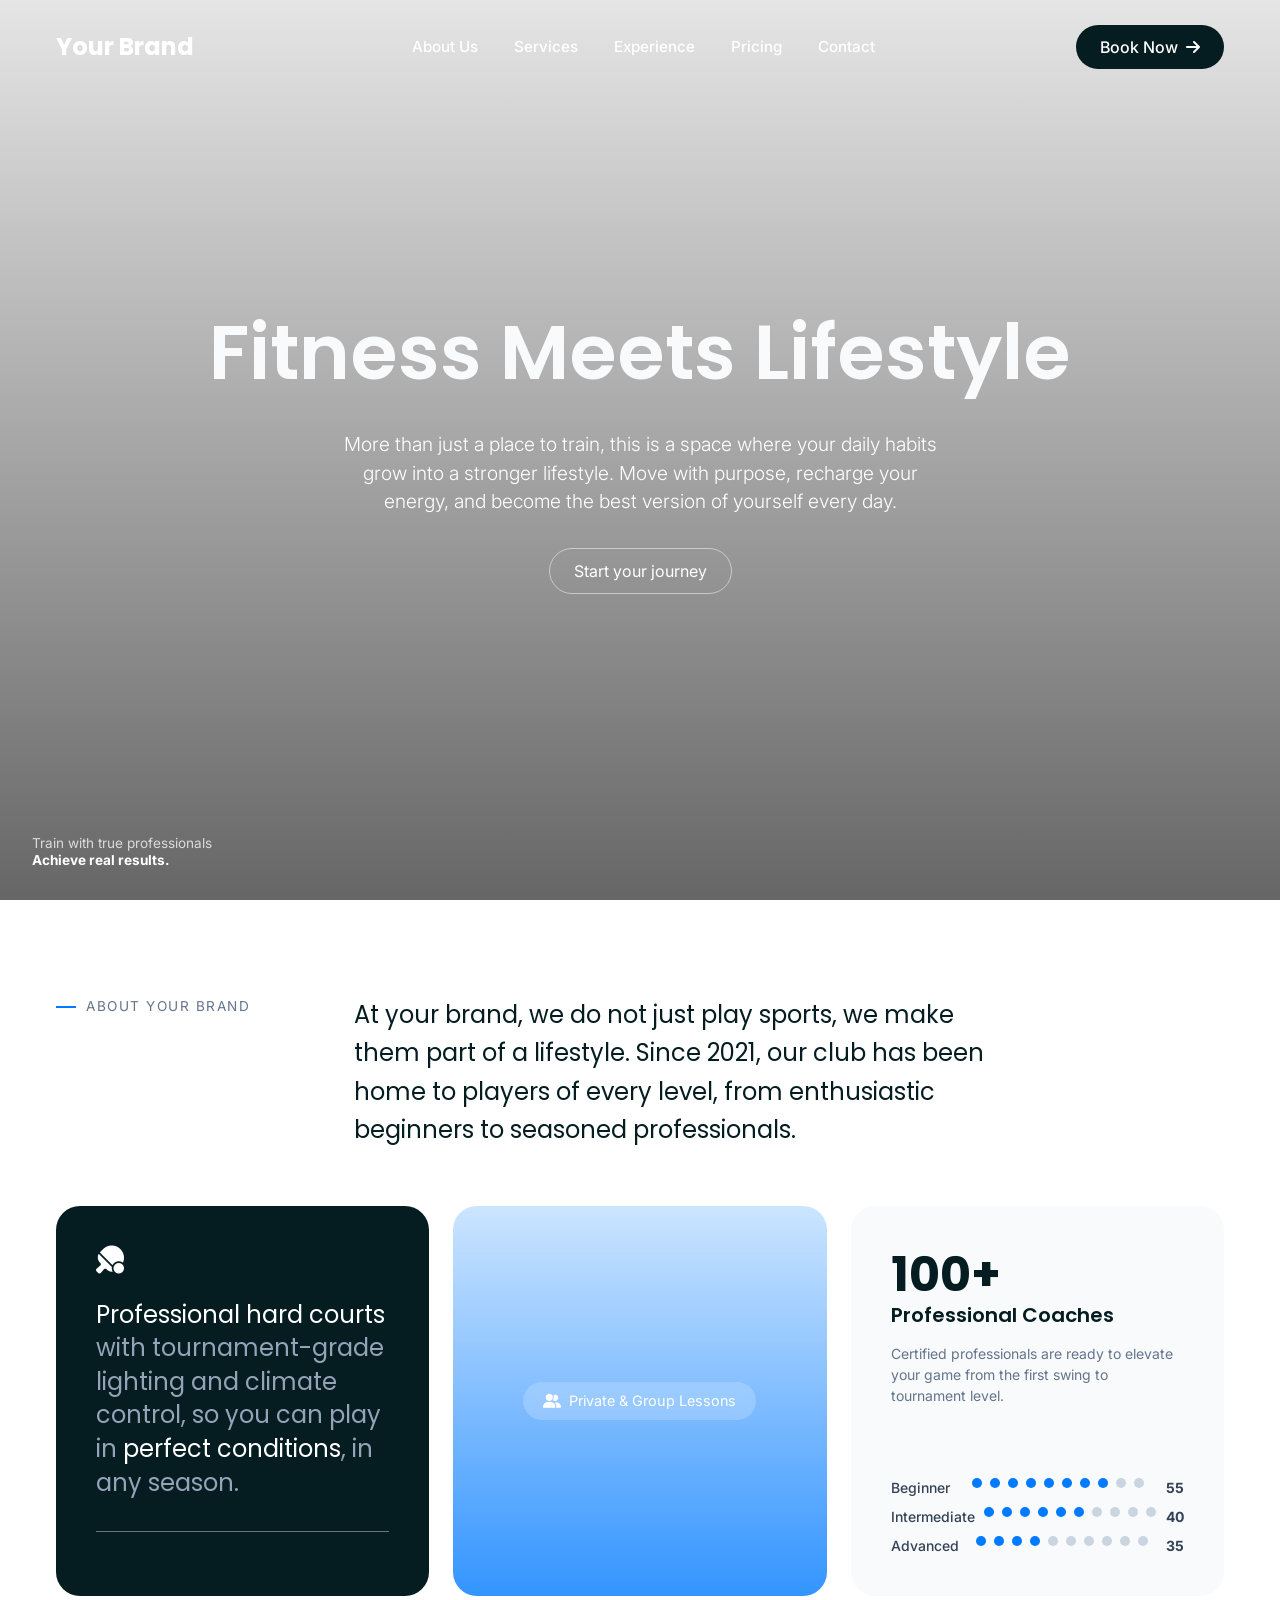
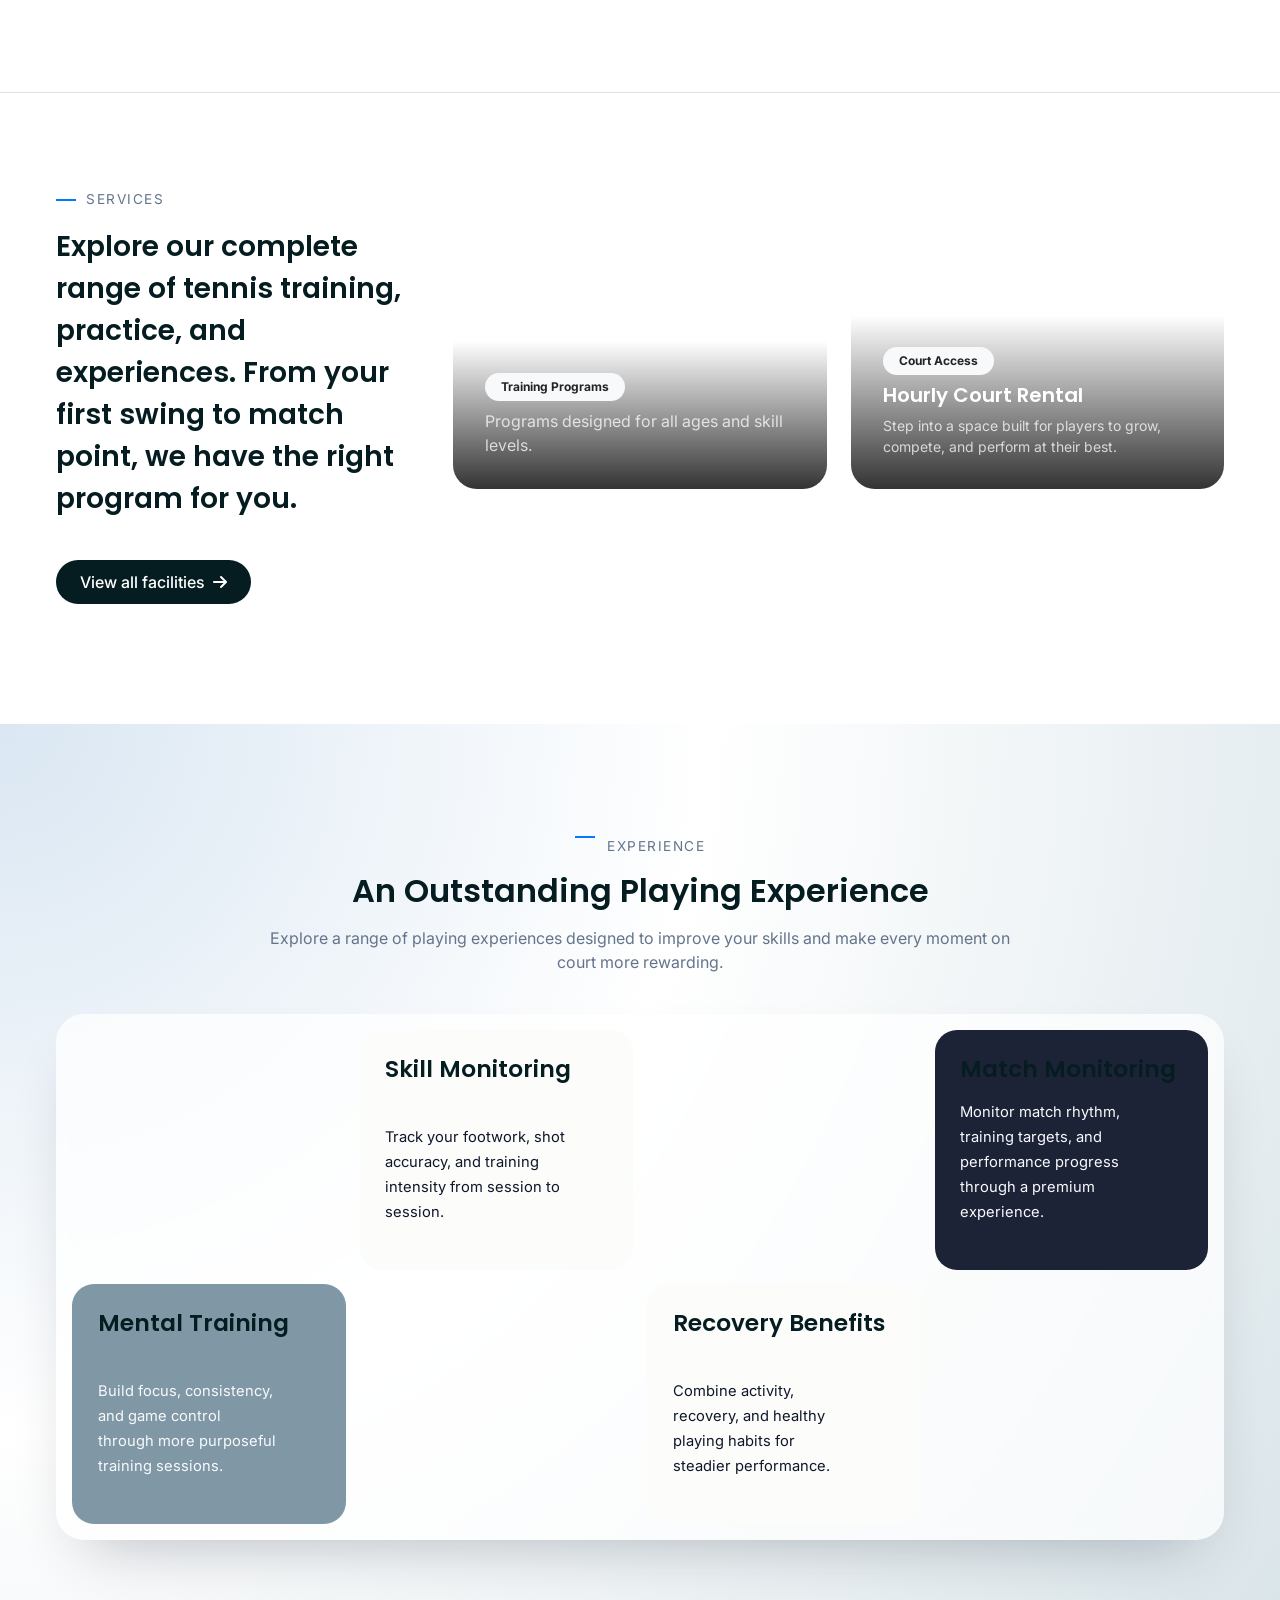
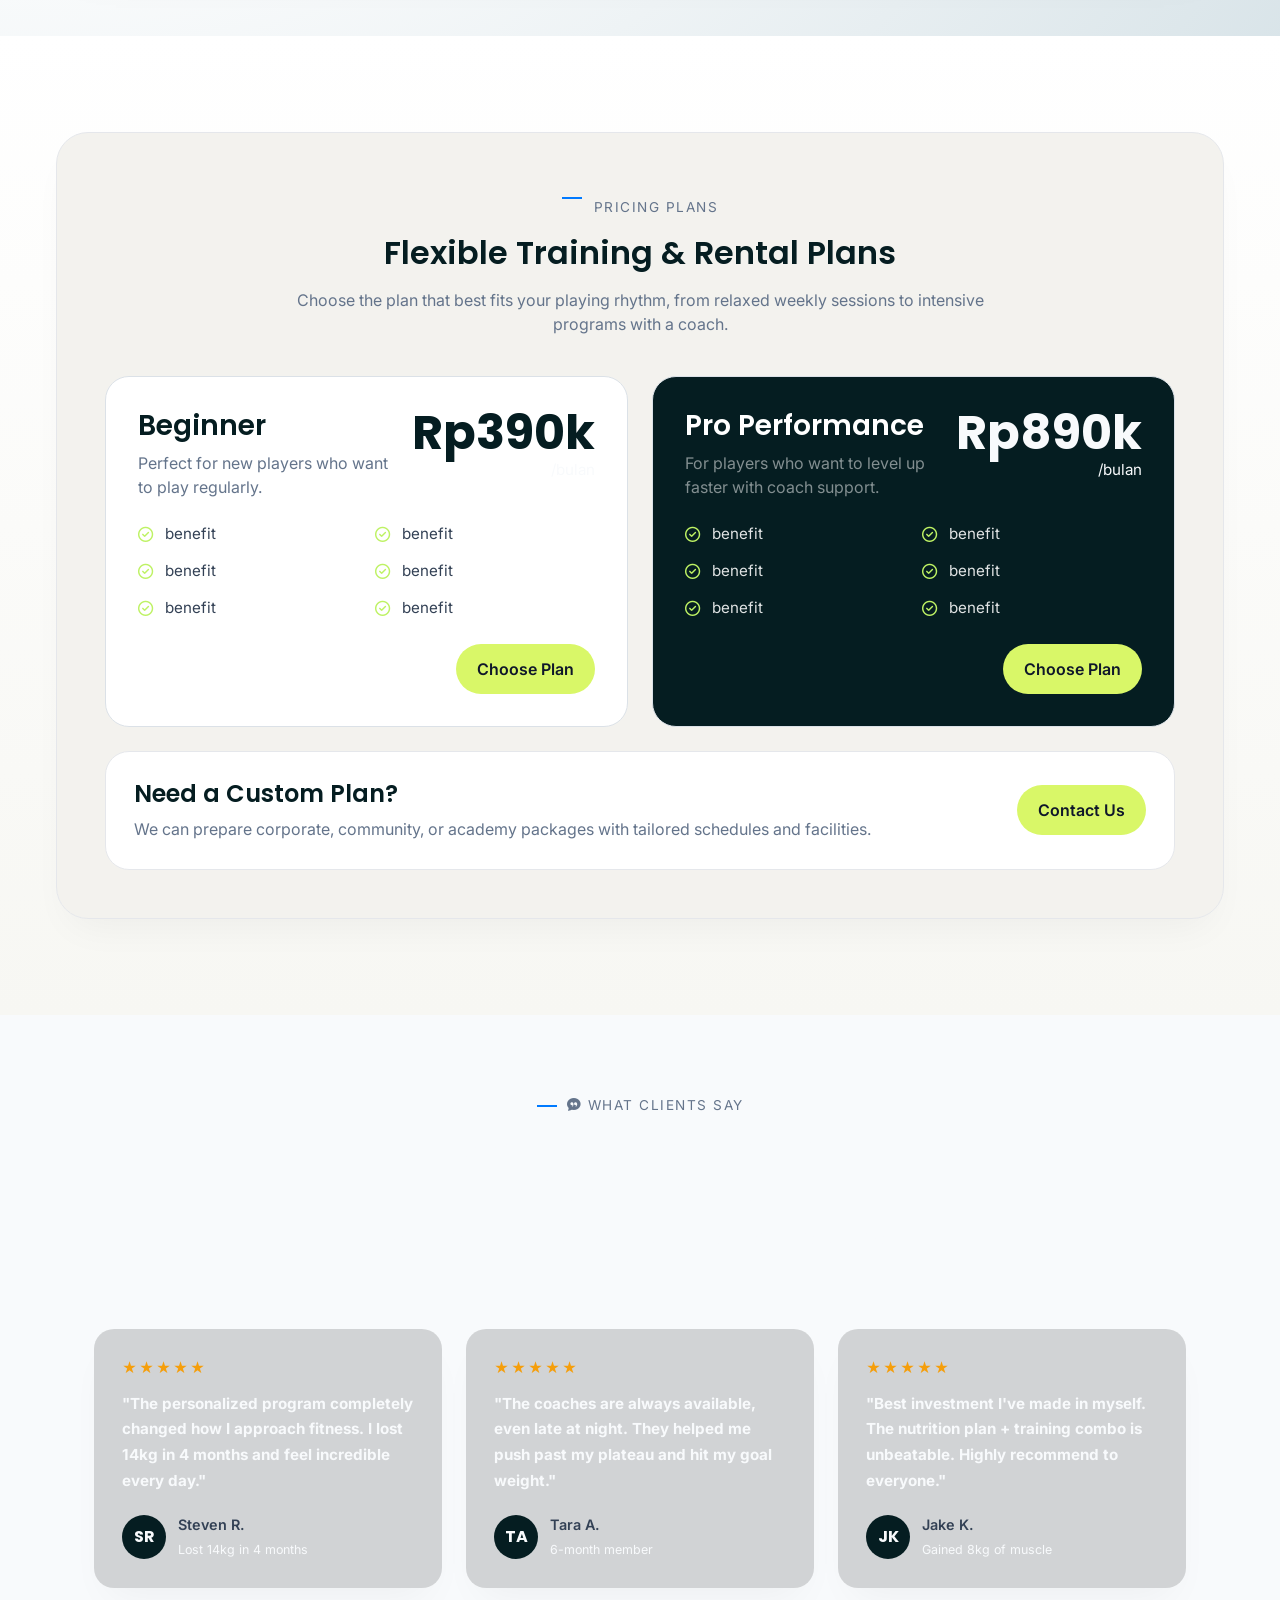
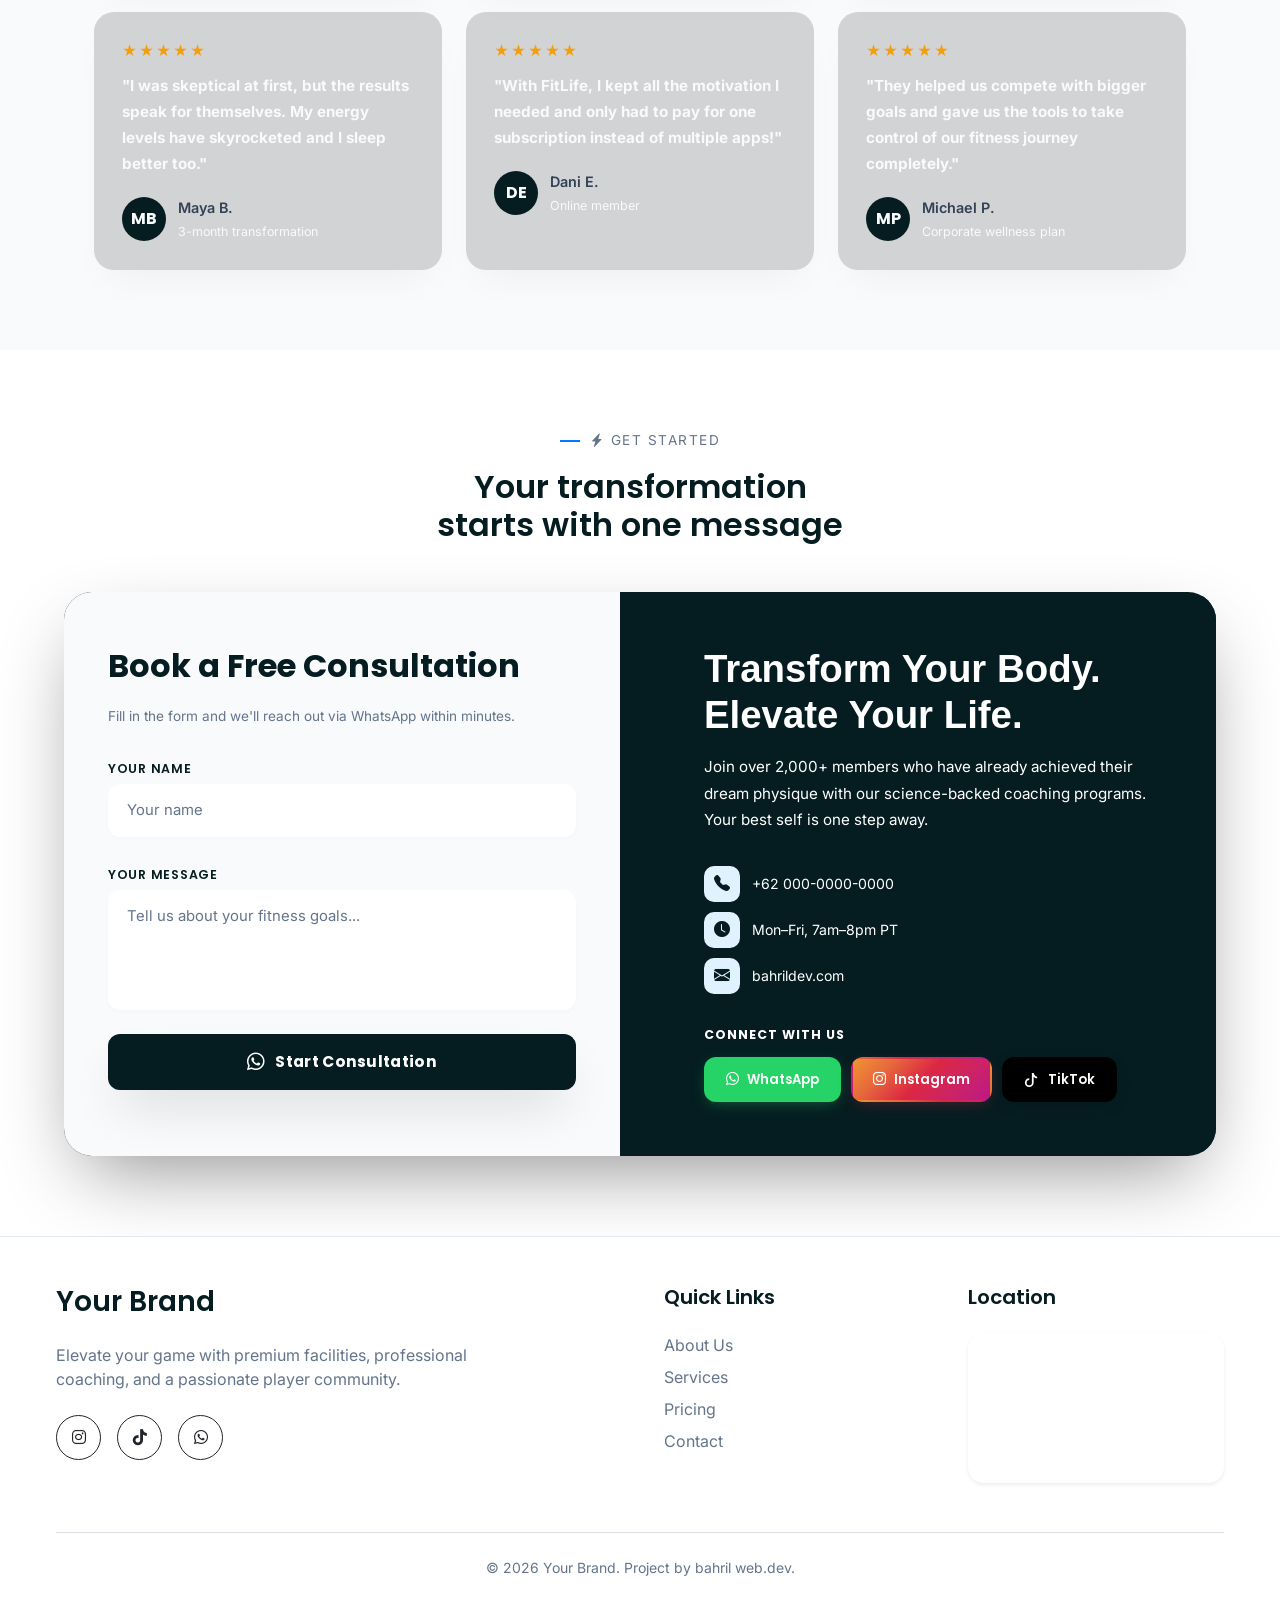
==== commit b88855eb: "Add files via upload" ====
--- a/index.html
+++ b/index.html
@@ -45,7 +45,7 @@
             </ul>
         </div>
         <div class="d-none d-lg-block">
-            <a href="#booking" class="btn btn-custom-dark">Book Now<i class="fa-solid fa-arrow-right ms-2"></i></a>
+            <a href="Personal-trainer.html" class="btn btn-custom-dark">Book Now<i class="fa-solid fa-arrow-right ms-2"></i></a>
         </div>
     </div>
 </nav>
@@ -55,7 +55,7 @@
         <div class="hero-container" >
             <h1 class="hero-title" data-aos="fade-left">Fitness Meets Lifestyle</h1>
             <p class="hero-subtitle" data-aos="fade-right">More than just a place to train, this is a space where your daily habits grow into a stronger lifestyle. Move with purpose, recharge your energy, and become the best version of yourself every day.</p>
-            <a href="#booking" class="btn btn-custom-outline" data-aos="fade-up">Start your journey</a>
+            <a href="Personal-trainer.html" class="btn btn-custom-outline" data-aos="fade-up">Start your journey</a>
             
             <div class="hero-avatars d-none d-md-flex">
                 <div class="d-flex flex-column text-start me-3" style="line-height: 1.2;" data-aos="fade-left">
@@ -266,7 +266,7 @@
                                     </ul>
                                 </div>
                             </div>
-                            <a href="#booking" class="btn pricing-cta-light mt-4">Choose Plan</a>
+                            <a href="https://wa.me/085797252195?text=Hi%20there!%20I%20would%20like%20to%20know%20more%20about%20the%20Beginner%20plan." class="btn pricing-cta-light mt-4">Choose Plan</a>
                         </article>
                     </div>
 
@@ -298,7 +298,7 @@
                                     </ul>
                                 </div>
                             </div>
-                            <a href="#booking" class="btn pricing-cta-light mt-4">Start Now</a>
+                            <a href="https://wa.me/085797252195?text=Hi%20there!%20I%20would%20like%20to%20know%20more%20about%20the%20Pro%20Performance%20plan." class="btn pricing-cta-light mt-4">Choose Plan</a>
                         </article>
                     </div>
 
@@ -311,7 +311,7 @@
                         <h4 class="mb-2">Need a Custom Plan?</h4>
                         <p class="text-muted-custom mb-0">We can prepare corporate, community, or academy packages with tailored schedules and facilities.</p>
                     </div>
-                    <a href="Personal-trainer.html" class="btn pricing-contact-btn">Contact Us</a>
+                    <a href="https://wa.me/085797252195?text=Hi%20there!%20I%20would%20like%20to%20know%20more%20about%20custom%20packages." class="btn pricing-contact-btn">Contact Us</a>
                 </div>
 
                 <!-- <div class="pricing-custom-strip" data-aos="fade-up" data-aos-delay="250">
